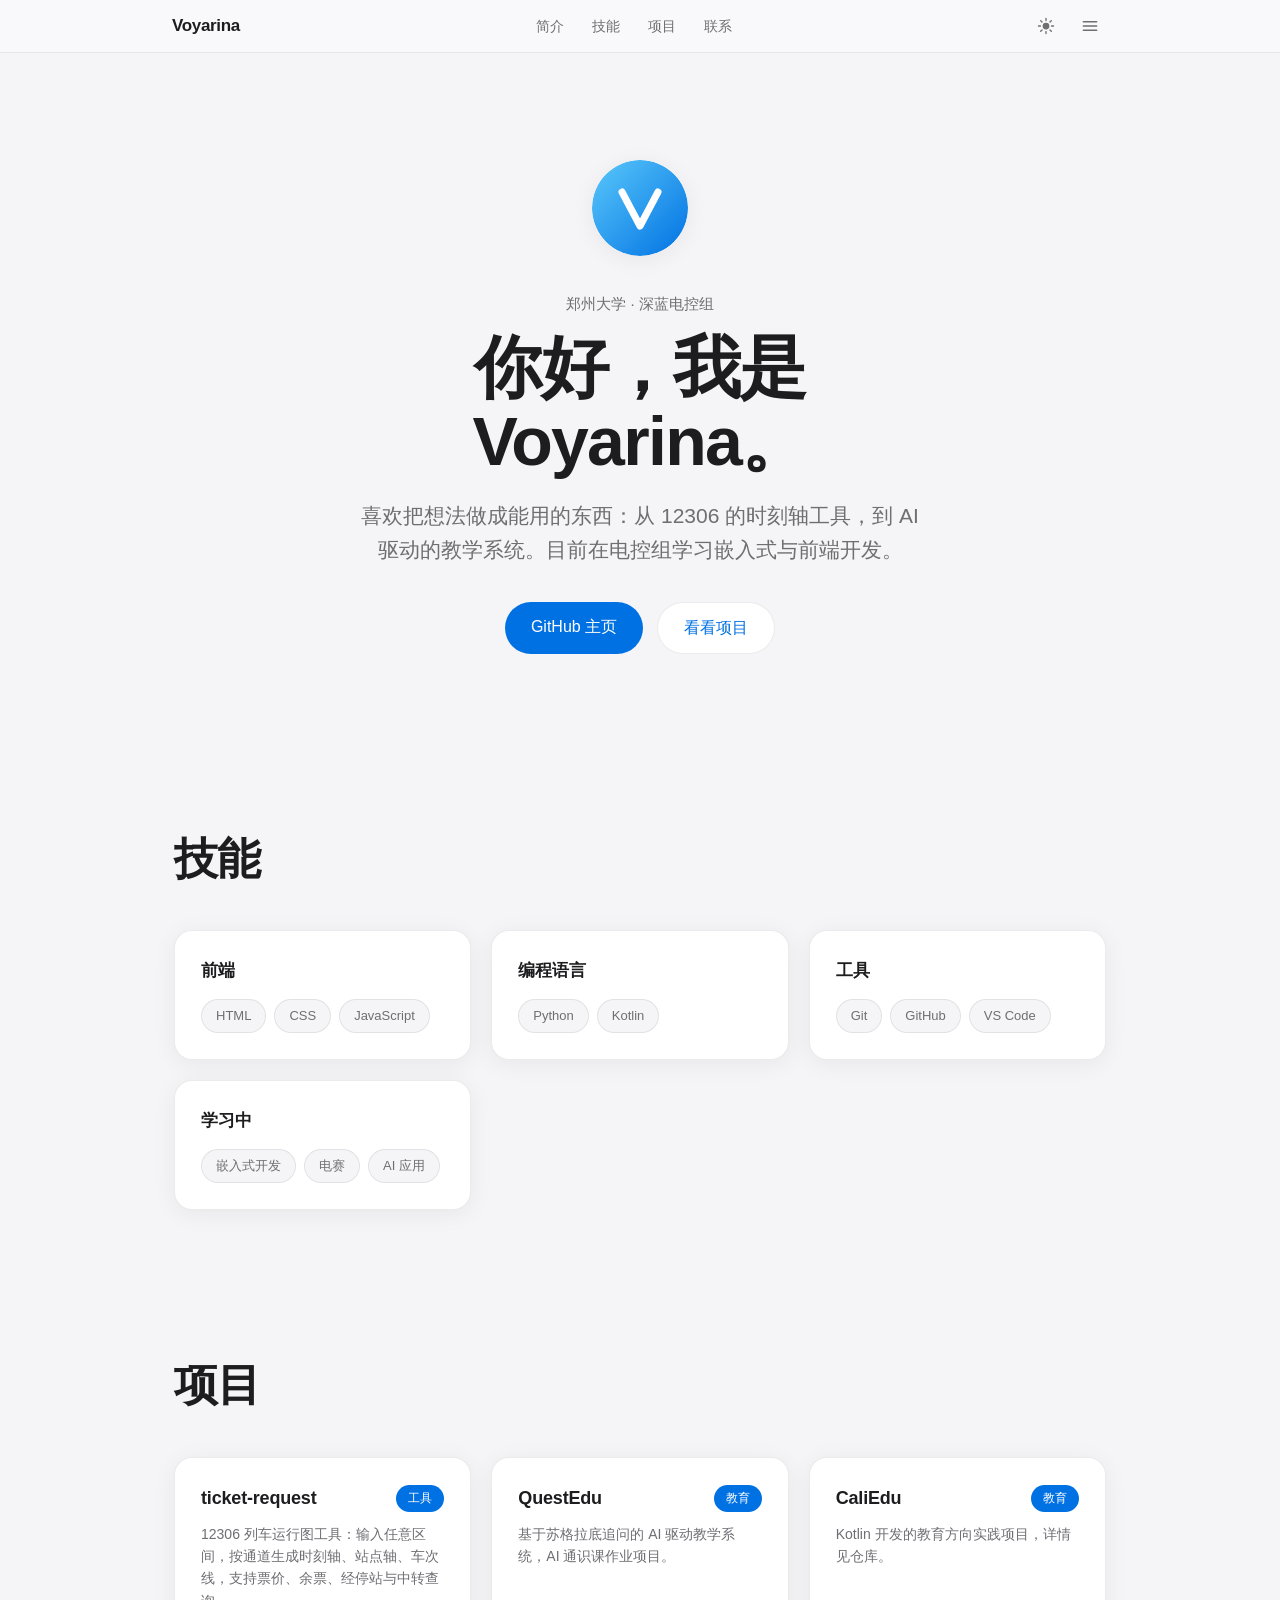
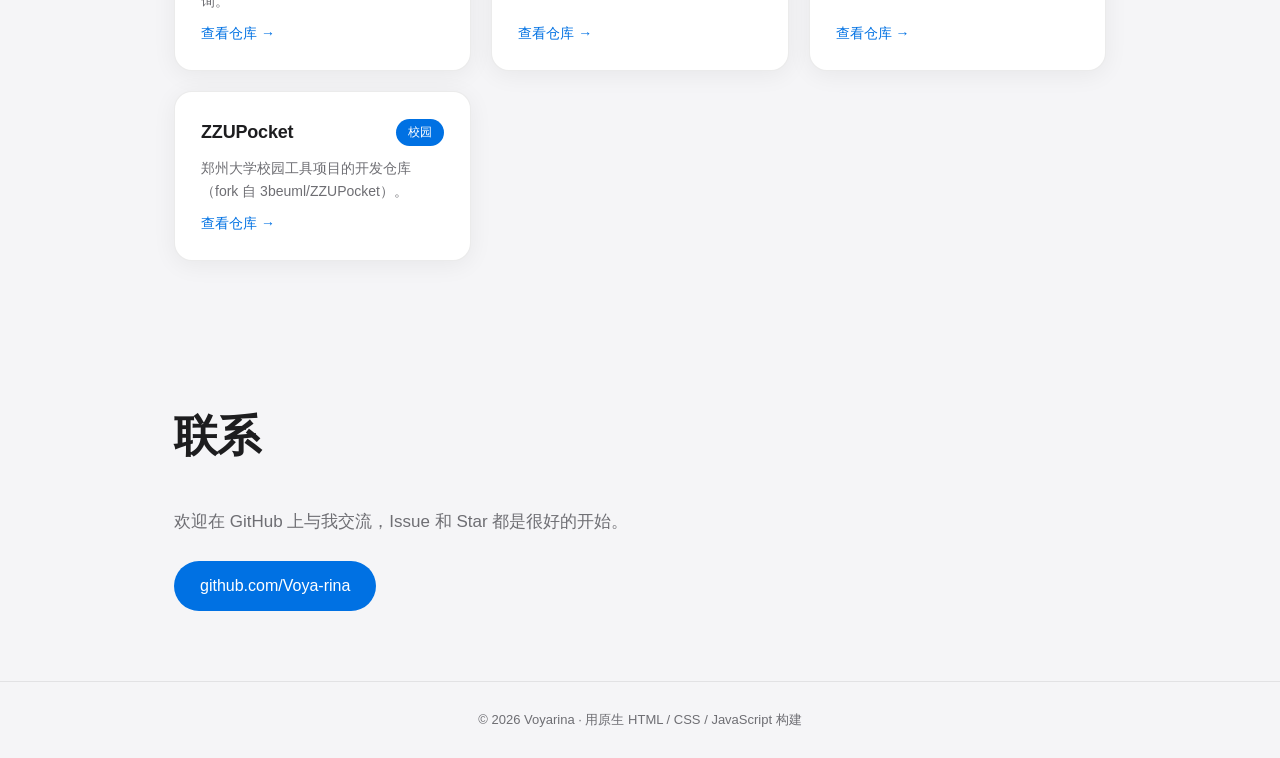
==== src/index.html @ 94c0f7ab "Init: Apple-style personal website with docs for G1-F3" ====
<!doctype html>
<html lang="zh-CN" data-theme="light">
<head>
  <meta charset="UTF-8">
  <meta name="viewport" content="width=device-width, initial-scale=1.0">
  <meta name="description" content="Voyarina 的个人网站：简介、技能与项目展示。">
  <title>Voyarina · 个人网站</title>
  <script>
    (function () {
      try {
        var t = localStorage.getItem("voyarina-theme");
        if (t !== "light" && t !== "dark") {
          t = window.matchMedia("(prefers-color-scheme: dark)").matches ? "dark" : "light";
        }
        document.documentElement.setAttribute("data-theme", t);
      } catch (e) {
        document.documentElement.setAttribute("data-theme", "light");
      }
    })();
  </script>
  <link rel="stylesheet" href="styles.css">
</head>
<body>
  <a class="skip-link" href="#main">跳到主要内容</a>

  <header class="nav">
    <nav class="nav-inner" aria-label="主导航">
      <a class="brand" href="#top">Voyarina</a>
      <div class="nav-links" id="nav-links">
        <a href="#about">简介</a>
        <a href="#skills">技能</a>
        <a href="#projects">项目</a>
        <a href="#contact">联系</a>
      </div>
      <div class="nav-actions">
        <button id="theme-toggle" type="button" aria-label="切换浅色或深色主题">
          <svg class="icon-sun" viewBox="0 0 24 24" width="18" height="18" aria-hidden="true"><circle cx="12" cy="12" r="4.5" fill="currentColor"/><g stroke="currentColor" stroke-width="1.8" stroke-linecap="round"><line x1="12" y1="2" x2="12" y2="4.6"/><line x1="12" y1="19.4" x2="12" y2="22"/><line x1="2" y1="12" x2="4.6" y2="12"/><line x1="19.4" y1="12" x2="22" y2="12"/><line x1="4.9" y1="4.9" x2="6.7" y2="6.7"/><line x1="17.3" y1="17.3" x2="19.1" y2="19.1"/><line x1="4.9" y1="19.1" x2="6.7" y2="17.3"/><line x1="17.3" y1="6.7" x2="19.1" y2="4.9"/></g></svg>
          <svg class="icon-moon" viewBox="0 0 24 24" width="18" height="18" aria-hidden="true"><path d="M20.6 14.2A8.6 8.6 0 0 1 9.8 3.4a8.6 8.6 0 1 0 10.8 10.8Z" fill="currentColor"/></svg>
        </button>
        <button id="menu-toggle" type="button" class="menu-toggle" aria-expanded="false" aria-controls="nav-links" aria-label="打开菜单">
          <svg viewBox="0 0 24 24" width="20" height="20" aria-hidden="true"><g stroke="currentColor" stroke-width="1.8" stroke-linecap="round"><line x1="4" y1="7" x2="20" y2="7"/><line x1="4" y1="12" x2="20" y2="12"/><line x1="4" y1="17" x2="20" y2="17"/></g></svg>
        </button>
      </div>
    </nav>
  </header>

  <main id="main">
    <section id="about" class="hero">
      <img src="../assets/avatar.svg" alt="Voyarina 的头像" class="avatar" width="96" height="96">
      <p class="eyebrow">郑州大学 · 深蓝电控组</p>
      <h1>你好，我是 Voyarina。</h1>
      <p class="lede">喜欢把想法做成能用的东西：从 12306 的时刻轴工具，到 AI 驱动的教学系统。目前在电控组学习嵌入式与前端开发。</p>
      <div class="hero-actions">
        <a class="btn btn-primary" href="https://github.com/Voya-rina" target="_blank" rel="noopener">GitHub 主页</a>
        <a class="btn btn-ghost" href="#projects">看看项目</a>
      </div>
    </section>

    <section id="skills" class="section">
      <h2>技能</h2>
      <div class="skill-groups" id="skill-groups"></div>
    </section>

    <section id="projects" class="section">
      <h2>项目</h2>
      <div class="project-grid" id="project-grid"></div>
    </section>

    <section id="contact" class="section">
      <h2>联系</h2>
      <p class="contact-text">欢迎在 GitHub 上与我交流，Issue 和 Star 都是很好的开始。</p>
      <a class="btn btn-primary" href="https://github.com/Voya-rina" target="_blank" rel="noopener">github.com/Voya-rina</a>
    </section>
  </main>

  <footer class="footer">
    <p>© <span id="year"></span> Voyarina · 用原生 HTML / CSS / JavaScript 构建</p>
  </footer>

  <script src="data/projects.js"></script>
  <script src="app.js"></script>
</body>
</html>
---- src/styles.css ----
/* Voyarina · 个人网站 —— 苹果式简约风 */

:root {
  --bg: #f5f5f7;
  --surface: #ffffff;
  --text: #1d1d1f;
  --text-secondary: #6e6e73;
  --accent: #0071e3;
  --accent-contrast: #ffffff;
  --border: rgba(0, 0, 0, 0.08);
  --nav-bg: rgba(251, 251, 253, 0.8);
  --shadow: 0 4px 24px rgba(0, 0, 0, 0.06);
  --shadow-hover: 0 12px 32px rgba(0, 0, 0, 0.10);
}

[data-theme="dark"] {
  --bg: #0a0a0a;
  --surface: #1d1d1f;
  --text: #f5f5f7;
  --text-secondary: #a1a1a6;
  --accent: #2997ff;
  --accent-contrast: #ffffff;
  --border: rgba(255, 255, 255, 0.12);
  --nav-bg: rgba(22, 22, 23, 0.8);
  --shadow: 0 4px 24px rgba(0, 0, 0, 0.4);
  --shadow-hover: 0 12px 32px rgba(0, 0, 0, 0.55);
}

* { margin: 0; padding: 0; box-sizing: border-box; }

html { scroll-behavior: smooth; }

body {
  font-family: -apple-system, BlinkMacSystemFont, "SF Pro Display", "SF Pro Text",
    "PingFang SC", "Helvetica Neue", "Microsoft YaHei", sans-serif;
  background: var(--bg);
  color: var(--text);
  line-height: 1.6;
  -webkit-font-smoothing: antialiased;
  transition: background 0.35s ease, color 0.35s ease;
}

/* 跳转链接：键盘用户可用 */
.skip-link {
  position: absolute;
  left: -9999px;
  top: 0;
  background: var(--accent);
  color: var(--accent-contrast);
  padding: 10px 18px;
  border-radius: 0 0 12px 0;
  z-index: 100;
}
.skip-link:focus { left: 0; }

:focus-visible {
  outline: 2px solid var(--accent);
  outline-offset: 3px;
  border-radius: 6px;
}

/* ---------- 导航 ---------- */
.nav {
  position: fixed;
  top: 0;
  left: 0;
  right: 0;
  z-index: 50;
  background: var(--nav-bg);
  -webkit-backdrop-filter: saturate(180%) blur(20px);
  backdrop-filter: saturate(180%) blur(20px);
  border-bottom: 1px solid var(--border);
}

.nav-inner {
  max-width: 980px;
  margin: 0 auto;
  padding: 0 22px;
  height: 52px;
  display: flex;
  align-items: center;
  justify-content: space-between;
  gap: 16px;
}

.brand {
  font-size: 17px;
  font-weight: 600;
  letter-spacing: -0.02em;
  color: var(--text);
  text-decoration: none;
}

.nav-links { display: flex; gap: 28px; }

.nav-links a {
  color: var(--text-secondary);
  text-decoration: none;
  font-size: 14px;
  transition: color 0.2s ease;
}
.nav-links a:hover { color: var(--text); }

.nav-actions { display: flex; align-items: center; gap: 8px; }

.nav-actions button {
  display: inline-flex;
  align-items: center;
  justify-content: center;
  width: 36px;
  height: 36px;
  border: none;
  border-radius: 50%;
  background: transparent;
  color: var(--text-secondary);
  cursor: pointer;
  transition: color 0.2s ease, background 0.2s ease;
}
.nav-actions button:hover { color: var(--text); background: var(--border); }

.menu-toggle { display: none; }

/* 主题图标：浅色显示月亮，深色显示太阳 */
[data-theme="light"] .icon-moon { display: none; }
[data-theme="dark"] .icon-sun { display: none; }

/* ---------- Hero ---------- */
.hero {
  max-width: 720px;
  margin: 0 auto;
  padding: 160px 24px 100px;
  text-align: center;
}

.avatar {
  width: 96px;
  height: 96px;
  border-radius: 50%;
  margin-bottom: 28px;
  box-shadow: var(--shadow);
}

.eyebrow {
  font-size: 15px;
  color: var(--text-secondary);
  margin-bottom: 14px;
}

.hero h1 {
  font-size: clamp(40px, 8vw, 68px);
  font-weight: 700;
  letter-spacing: -0.025em;
  line-height: 1.1;
  margin-bottom: 20px;
}

.lede {
  font-size: clamp(17px, 2.5vw, 21px);
  color: var(--text-secondary);
  max-width: 560px;
  margin: 0 auto 36px;
}

.hero-actions {
  display: flex;
  gap: 14px;
  justify-content: center;
  flex-wrap: wrap;
}

.btn {
  display: inline-block;
  padding: 12px 26px;
  border-radius: 980px;
  font-size: 16px;
  text-decoration: none;
  transition: transform 0.2s ease, opacity 0.2s ease, background 0.2s ease;
}
.btn:hover { transform: scale(1.03); }
.btn:active { transform: scale(0.98); }

.btn-primary { background: var(--accent); color: var(--accent-contrast); }
.btn-primary:hover { opacity: 0.88; }

.btn-ghost { color: var(--accent); border: 1px solid var(--border); background: var(--surface); }

/* ---------- 区块 ---------- */
.section {
  max-width: 980px;
  margin: 0 auto;
  padding: 70px 24px;
}

.section h2 {
  font-size: clamp(30px, 5vw, 44px);
  font-weight: 700;
  letter-spacing: -0.02em;
  margin-bottom: 36px;
}

/* ---------- 技能 ---------- */
.skill-groups {
  display: grid;
  grid-template-columns: repeat(auto-fit, minmax(260px, 1fr));
  gap: 20px;
}

.skill-card {
  background: var(--surface);
  border: 1px solid var(--border);
  border-radius: 18px;
  padding: 26px;
  box-shadow: var(--shadow);
}

.skill-card h3 { font-size: 17px; margin-bottom: 14px; }

.skill-tags { display: flex; flex-wrap: wrap; gap: 8px; }

.skill-tags span {
  font-size: 13px;
  padding: 6px 14px;
  border-radius: 980px;
  background: var(--bg);
  border: 1px solid var(--border);
  color: var(--text-secondary);
}

/* ---------- 项目 ---------- */
.project-grid {
  display: grid;
  grid-template-columns: repeat(auto-fill, minmax(280px, 1fr));
  gap: 20px;
}

.project-card {
  display: flex;
  flex-direction: column;
  gap: 10px;
  background: var(--surface);
  border: 1px solid var(--border);
  border-radius: 18px;
  padding: 26px;
  box-shadow: var(--shadow);
  transition: transform 0.25s ease, box-shadow 0.25s ease;
}
.project-card:hover {
  transform: translateY(-3px);
  box-shadow: var(--shadow-hover);
}

.project-head {
  display: flex;
  align-items: center;
  justify-content: space-between;
  gap: 10px;
}

.project-card h3 { font-size: 18px; letter-spacing: -0.01em; }

.project-tag {
  font-size: 12px;
  padding: 4px 12px;
  border-radius: 980px;
  background: var(--accent);
  color: var(--accent-contrast);
  white-space: nowrap;
}

.project-card p {
  font-size: 14px;
  color: var(--text-secondary);
  flex: 1;
}

.project-link {
  font-size: 14px;
  color: var(--accent);
  text-decoration: none;
}
.project-link:hover { text-decoration: underline; }

/* ---------- 联系 ---------- */
.contact-text {
  font-size: 17px;
  color: var(--text-secondary);
  margin-bottom: 26px;
  max-width: 560px;
}

/* ---------- 页脚 ---------- */
.footer {
  border-top: 1px solid var(--border);
  padding: 28px 24px;
  text-align: center;
  font-size: 13px;
  color: var(--text-secondary);
}

/* ---------- 响应式 ---------- */
@media (max-width: 640px) {
  .menu-toggle { display: inline-flex; }

  .nav-links {
    position: absolute;
    top: 52px;
    left: 0;
    right: 0;
    flex-direction: column;
    gap: 0;
    background: var(--nav-bg);
    -webkit-backdrop-filter: saturate(180%) blur(20px);
    backdrop-filter: saturate(180%) blur(20px);
    border-bottom: 1px solid var(--border);
    display: none;
  }
  .nav-links.open { display: flex; }
  .nav-links a {
    padding: 14px 24px;
    font-size: 16px;
    border-top: 1px solid var(--border);
  }

  .hero { padding: 120px 20px 70px; }
  .section { padding: 50px 20px; }
}
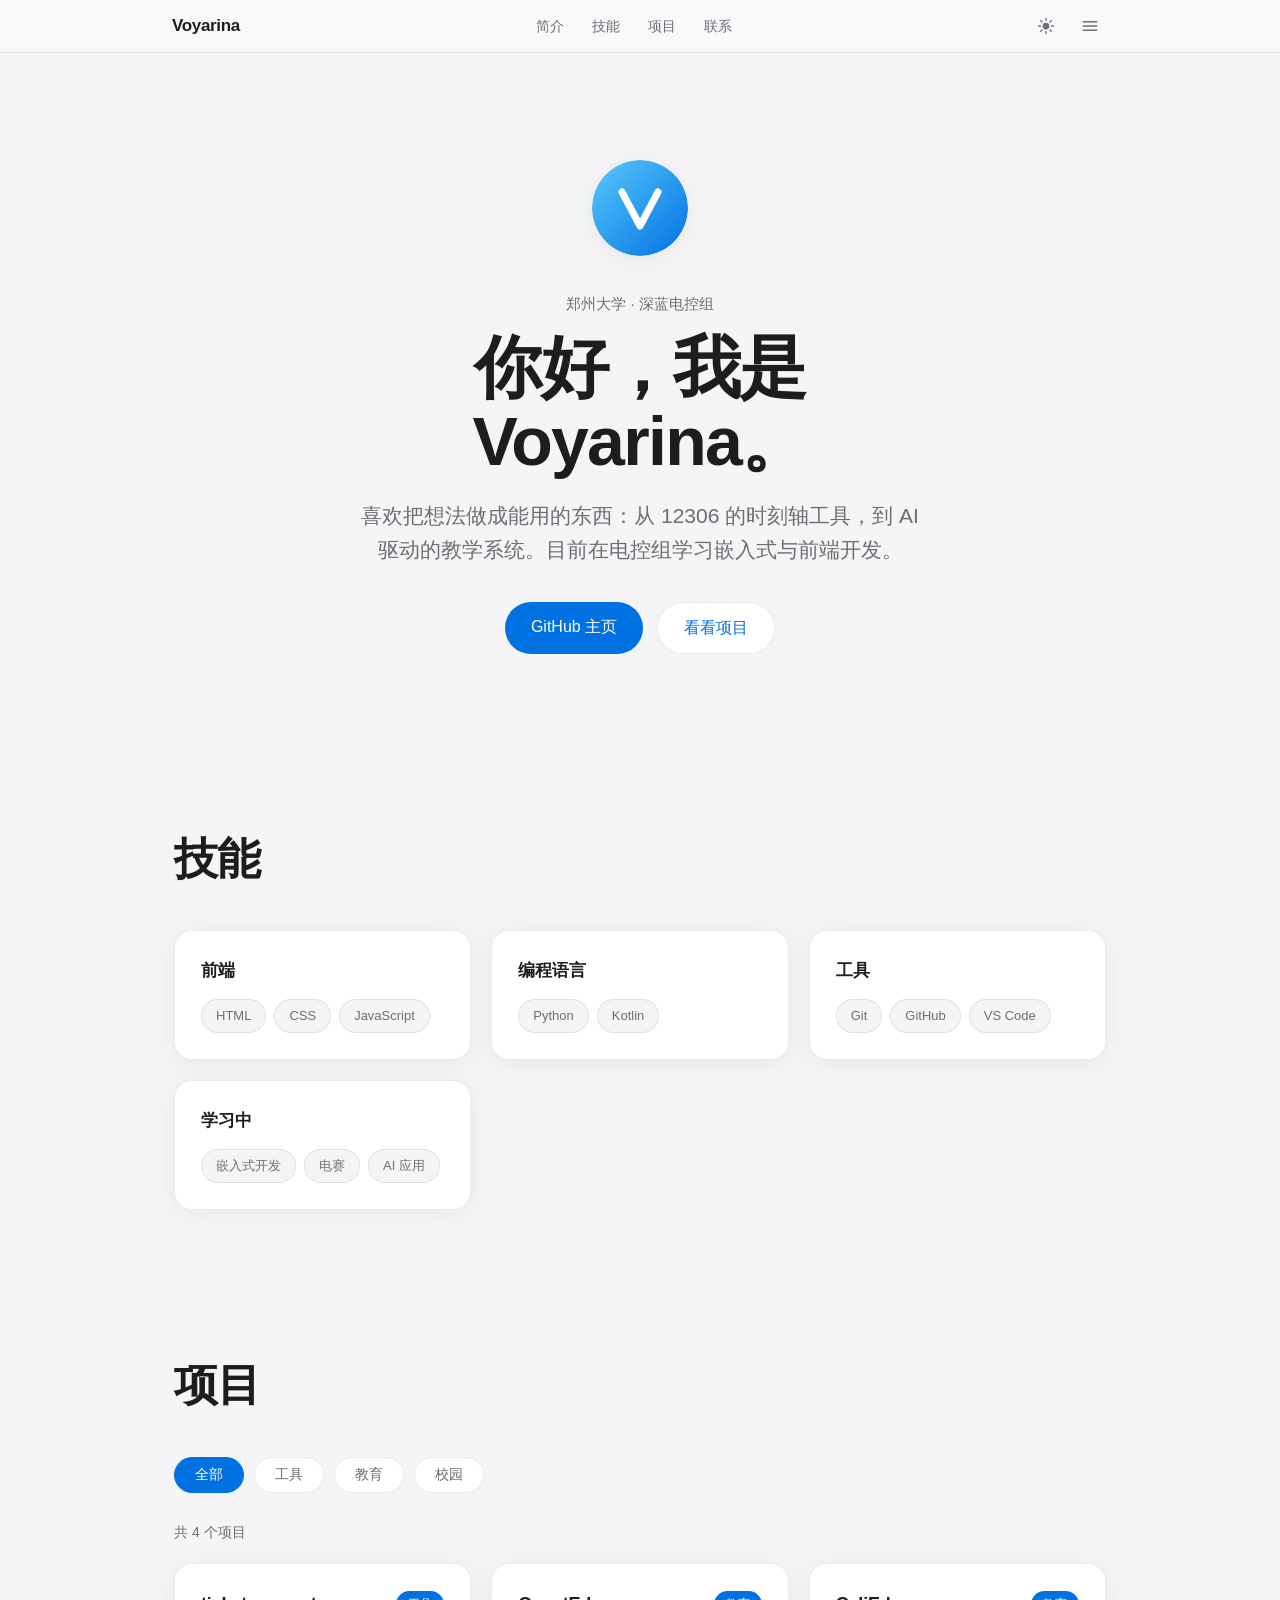
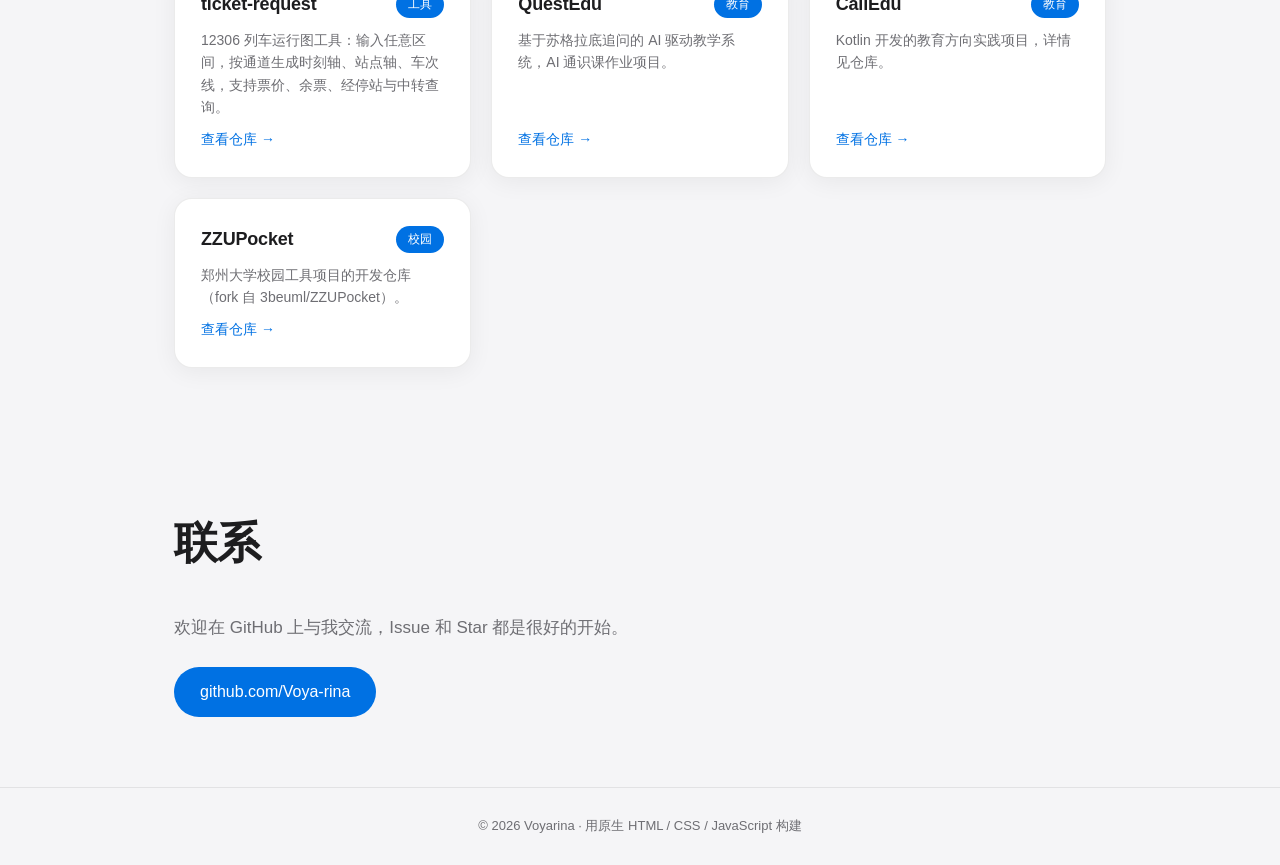
==== commit 6b56ae7c: "feat: add category filter for projects" ====
--- a/src/index.html
+++ b/src/index.html
@@ -63,6 +63,8 @@
 
     <section id="projects" class="section">
       <h2>项目</h2>
+      <div class="filter-bar" id="filter-bar" role="group" aria-label="按分类筛选项目"></div>
+      <p class="project-count" id="project-count" aria-live="polite"></p>
       <div class="project-grid" id="project-grid"></div>
     </section>
 
--- a/src/styles.css
+++ b/src/styles.css
@@ -224,6 +224,37 @@
   background: var(--bg);
   border: 1px solid var(--border);
   color: var(--text-secondary);
+}
+
+/* ---------- 项目筛选 ---------- */
+.filter-bar {
+  display: flex;
+  flex-wrap: wrap;
+  gap: 10px;
+  margin-bottom: 28px;
+}
+
+.filter-btn {
+  padding: 8px 20px;
+  border-radius: 980px;
+  border: 1px solid var(--border);
+  background: var(--surface);
+  color: var(--text-secondary);
+  font-size: 14px;
+  cursor: pointer;
+  transition: all 0.2s ease;
+}
+.filter-btn:hover { color: var(--text); }
+.filter-btn.is-active {
+  background: var(--accent);
+  border-color: var(--accent);
+  color: var(--accent-contrast);
+}
+
+.project-count {
+  font-size: 14px;
+  color: var(--text-secondary);
+  margin-bottom: 20px;
 }
 
 /* ---------- 项目 ---------- */
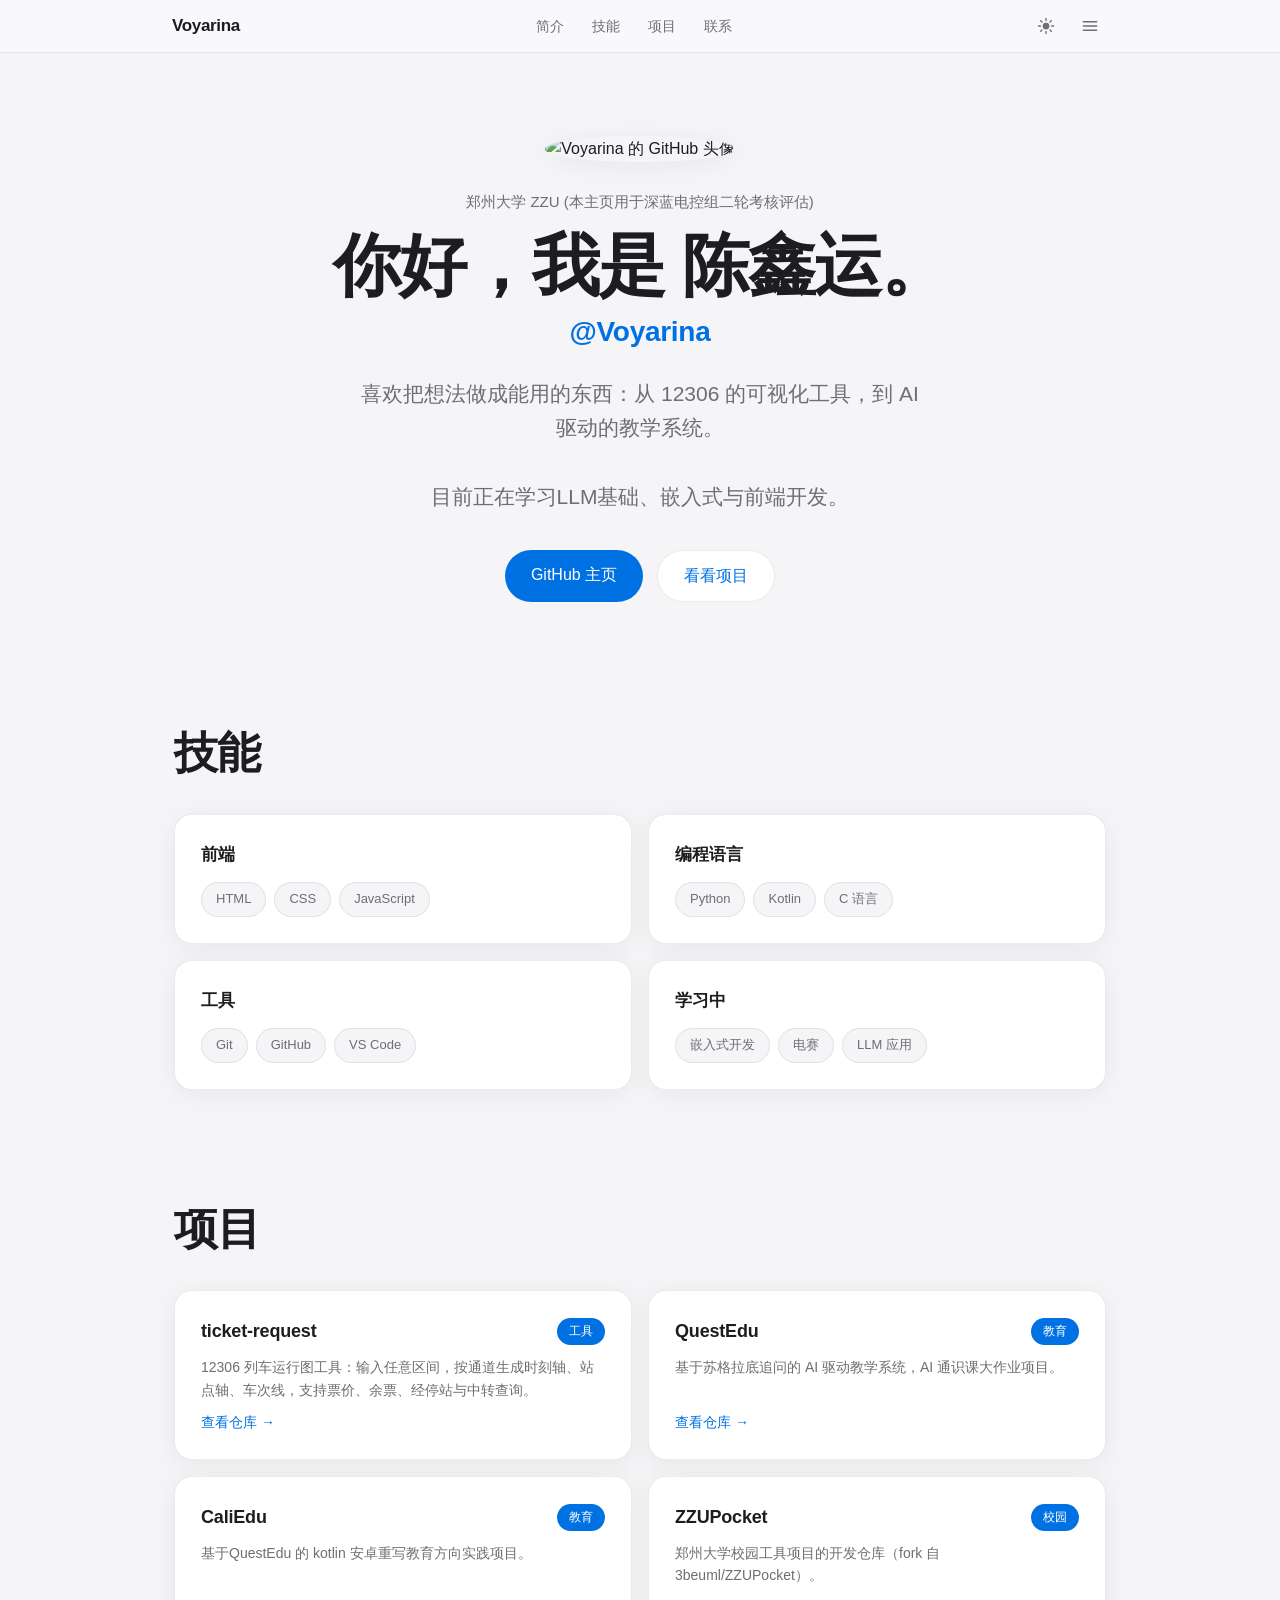
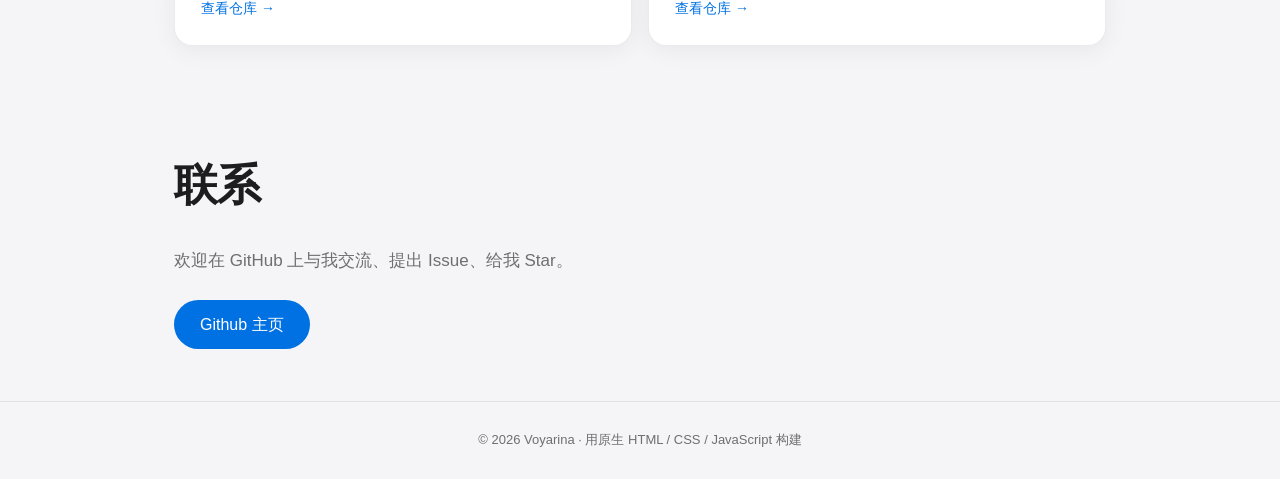
==== commit b16bcf82: "style: tighten grid layout and personalize homepage - 技能与项目卡片改为桌面端固定 2 列，消除 3+1 排布 - 收紧 Hero 与各区块垂直留" ====
--- a/src/index.html
+++ b/src/index.html
@@ -3,7 +3,7 @@
 <head>
   <meta charset="UTF-8">
   <meta name="viewport" content="width=device-width, initial-scale=1.0">
-  <meta name="description" content="Voyarina 的个人网站：简介、技能与项目展示。">
+  <meta name="description" content="Voyarina 的个人网站">
   <title>Voyarina · 个人网站</title>
   <script>
     (function () {
@@ -46,10 +46,12 @@
 
   <main id="main">
     <section id="about" class="hero">
-      <img src="../assets/avatar.svg" alt="Voyarina 的头像" class="avatar" width="96" height="96">
-      <p class="eyebrow">郑州大学 · 深蓝电控组</p>
-      <h1>你好，我是 Voyarina。</h1>
-      <p class="lede">喜欢把想法做成能用的东西：从 12306 的时刻轴工具，到 AI 驱动的教学系统。目前在电控组学习嵌入式与前端开发。</p>
+      <img src="https://avatars.githubusercontent.com/u/87115797?v=4" alt="Voyarina 的 GitHub 头像" class="avatar" width="96" height="96">
+      <p class="eyebrow">郑州大学 ZZU (本主页用于深蓝电控组二轮考核评估)</p>
+      <h1>你好，我是 陈鑫运。</h1>
+      <p class="handle">@Voyarina</p>
+      <p class="lede">喜欢把想法做成能用的东西：从 12306 的可视化工具，到 AI 驱动的教学系统。</p>
+       <p class="lede">目前正在学习LLM基础、嵌入式与前端开发。</p>
       <div class="hero-actions">
         <a class="btn btn-primary" href="https://github.com/Voya-rina" target="_blank" rel="noopener">GitHub 主页</a>
         <a class="btn btn-ghost" href="#projects">看看项目</a>
@@ -63,15 +65,13 @@
 
     <section id="projects" class="section">
       <h2>项目</h2>
-      <div class="filter-bar" id="filter-bar" role="group" aria-label="按分类筛选项目"></div>
-      <p class="project-count" id="project-count" aria-live="polite"></p>
       <div class="project-grid" id="project-grid"></div>
     </section>
 
     <section id="contact" class="section">
       <h2>联系</h2>
-      <p class="contact-text">欢迎在 GitHub 上与我交流，Issue 和 Star 都是很好的开始。</p>
-      <a class="btn btn-primary" href="https://github.com/Voya-rina" target="_blank" rel="noopener">github.com/Voya-rina</a>
+      <p class="contact-text">欢迎在 GitHub 上与我交流、提出 Issue、给我 Star。</p>
+      <a class="btn btn-primary" href="https://github.com/Voya-rina" target="_blank" rel="noopener">Github 主页</a>
     </section>
   </main>
 
--- a/src/styles.css
+++ b/src/styles.css
@@ -128,7 +128,7 @@
 .hero {
   max-width: 720px;
   margin: 0 auto;
-  padding: 160px 24px 100px;
+  padding: 136px 24px 64px;
   text-align: center;
 }
 
@@ -151,7 +151,15 @@
   font-weight: 700;
   letter-spacing: -0.025em;
   line-height: 1.1;
-  margin-bottom: 20px;
+  margin-bottom: 8px;
+}
+
+.handle {
+  font-size: clamp(20px, 3.5vw, 28px);
+  font-weight: 600;
+  letter-spacing: -0.01em;
+  color: var(--accent);
+  margin-bottom: 22px;
 }
 
 .lede {
@@ -188,21 +196,21 @@
 .section {
   max-width: 980px;
   margin: 0 auto;
-  padding: 70px 24px;
+  padding: 52px 24px;
 }
 
 .section h2 {
   font-size: clamp(30px, 5vw, 44px);
   font-weight: 700;
   letter-spacing: -0.02em;
-  margin-bottom: 36px;
+  margin-bottom: 26px;
 }
 
 /* ---------- 技能 ---------- */
 .skill-groups {
   display: grid;
-  grid-template-columns: repeat(auto-fit, minmax(260px, 1fr));
-  gap: 20px;
+  grid-template-columns: repeat(2, 1fr);
+  gap: 16px;
 }
 
 .skill-card {
@@ -226,42 +234,11 @@
   color: var(--text-secondary);
 }
 
-/* ---------- 项目筛选 ---------- */
-.filter-bar {
-  display: flex;
-  flex-wrap: wrap;
-  gap: 10px;
-  margin-bottom: 28px;
-}
-
-.filter-btn {
-  padding: 8px 20px;
-  border-radius: 980px;
-  border: 1px solid var(--border);
-  background: var(--surface);
-  color: var(--text-secondary);
-  font-size: 14px;
-  cursor: pointer;
-  transition: all 0.2s ease;
-}
-.filter-btn:hover { color: var(--text); }
-.filter-btn.is-active {
-  background: var(--accent);
-  border-color: var(--accent);
-  color: var(--accent-contrast);
-}
-
-.project-count {
-  font-size: 14px;
-  color: var(--text-secondary);
-  margin-bottom: 20px;
-}
-
 /* ---------- 项目 ---------- */
 .project-grid {
   display: grid;
-  grid-template-columns: repeat(auto-fill, minmax(280px, 1fr));
-  gap: 20px;
+  grid-template-columns: repeat(2, 1fr);
+  gap: 16px;
 }
 
 .project-card {
@@ -352,6 +329,9 @@
     border-top: 1px solid var(--border);
   }
 
-  .hero { padding: 120px 20px 70px; }
-  .section { padding: 50px 20px; }
-}
+  .skill-groups,
+  .project-grid { grid-template-columns: 1fr; }
+
+  .hero { padding: 110px 20px 48px; }
+  .section { padding: 36px 20px; }
+}
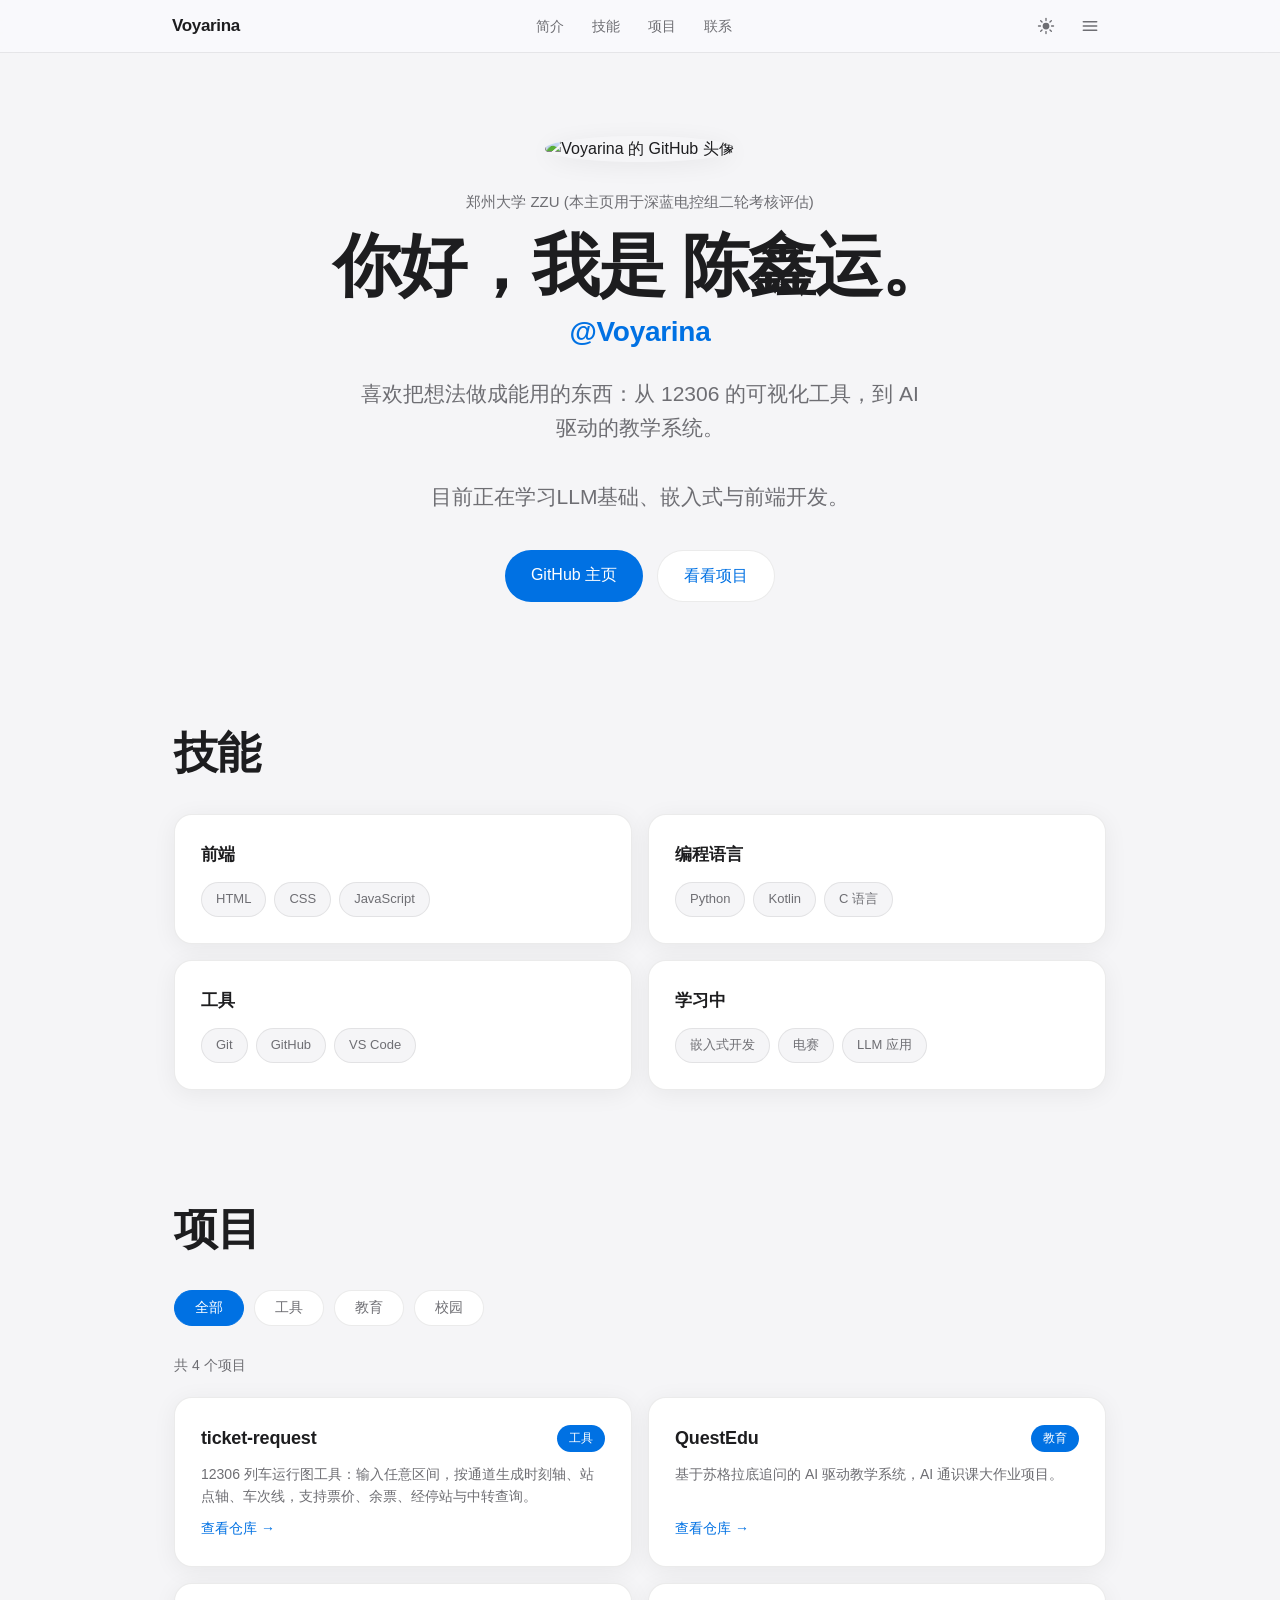
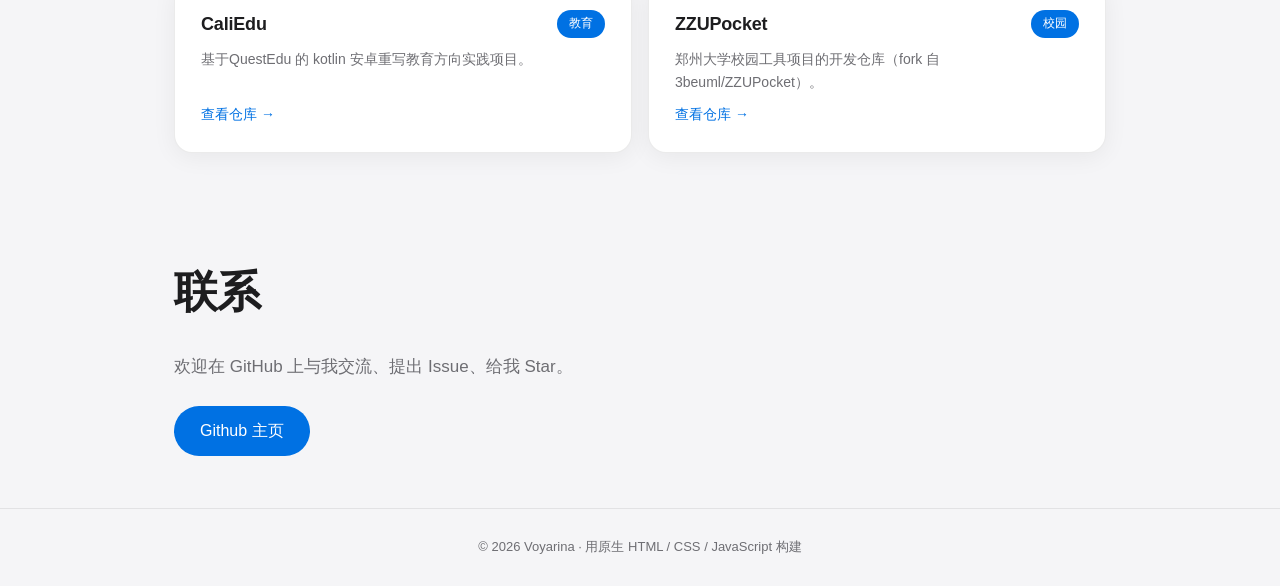
==== commit 4dfb967c: "Merge pull request #2 from Voya-rina/feature/project-filter" ====
--- a/src/index.html
+++ b/src/index.html
@@ -65,6 +65,8 @@
 
     <section id="projects" class="section">
       <h2>项目</h2>
+      <div class="filter-bar" id="filter-bar" role="group" aria-label="按分类筛选项目"></div>
+      <p class="project-count" id="project-count" aria-live="polite"></p>
       <div class="project-grid" id="project-grid"></div>
     </section>
 
--- a/src/styles.css
+++ b/src/styles.css
@@ -232,6 +232,37 @@
   background: var(--bg);
   border: 1px solid var(--border);
   color: var(--text-secondary);
+}
+
+/* ---------- 项目筛选 ---------- */
+.filter-bar {
+  display: flex;
+  flex-wrap: wrap;
+  gap: 10px;
+  margin-bottom: 28px;
+}
+
+.filter-btn {
+  padding: 8px 20px;
+  border-radius: 980px;
+  border: 1px solid var(--border);
+  background: var(--surface);
+  color: var(--text-secondary);
+  font-size: 14px;
+  cursor: pointer;
+  transition: all 0.2s ease;
+}
+.filter-btn:hover { color: var(--text); }
+.filter-btn.is-active {
+  background: var(--accent);
+  border-color: var(--accent);
+  color: var(--accent-contrast);
+}
+
+.project-count {
+  font-size: 14px;
+  color: var(--text-secondary);
+  margin-bottom: 20px;
 }
 
 /* ---------- 项目 ---------- */
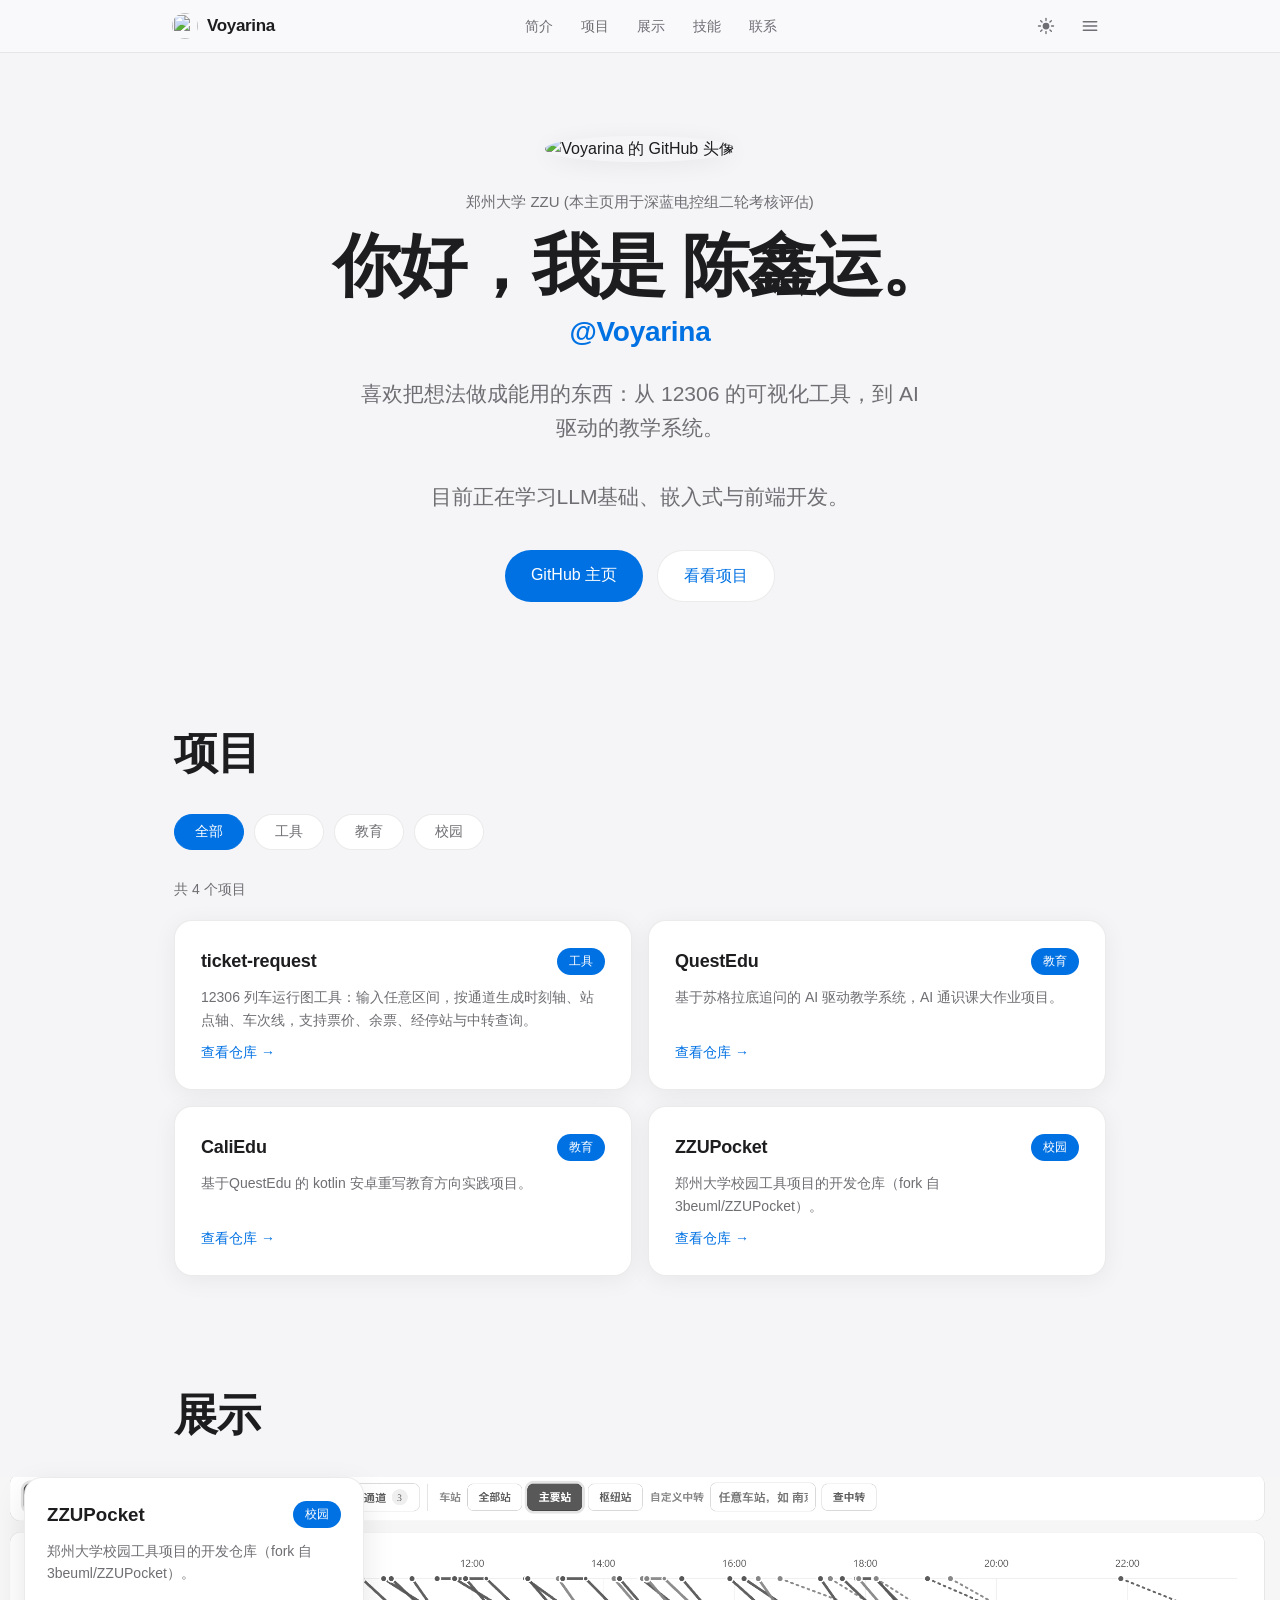
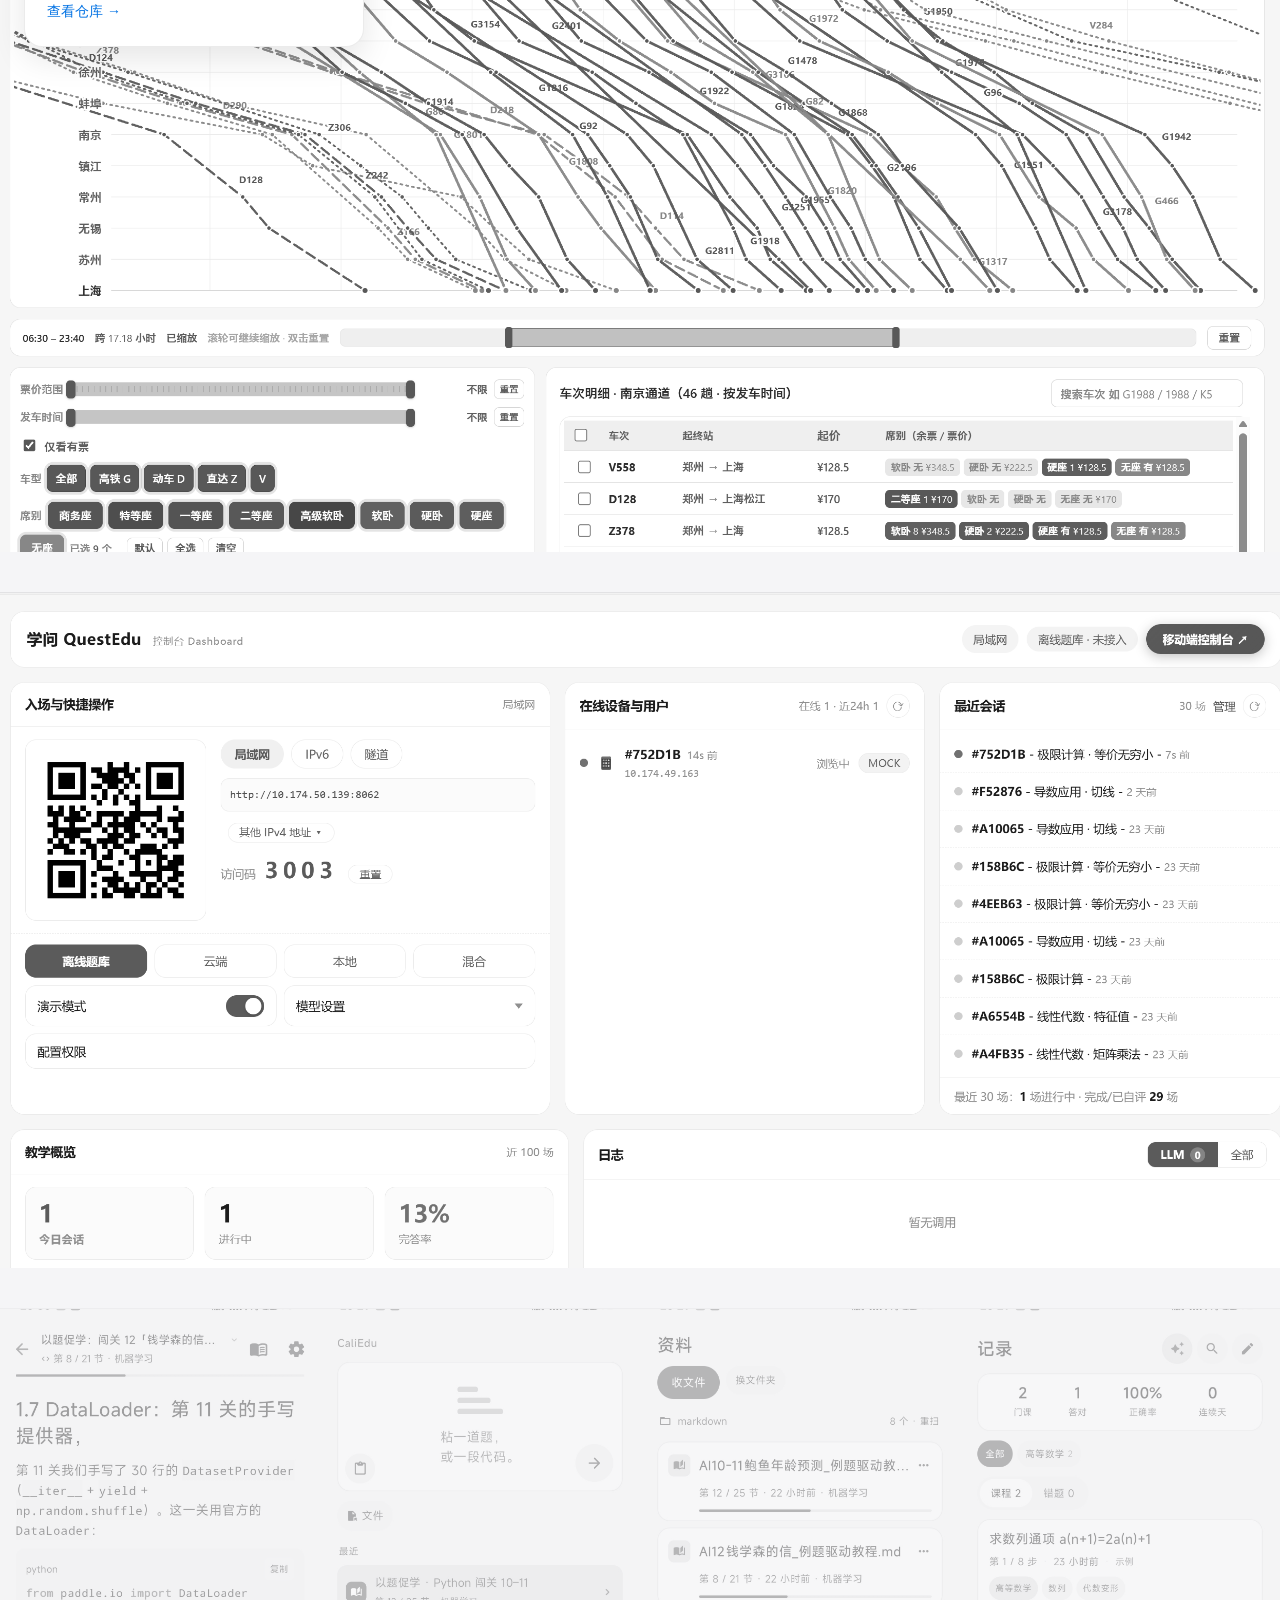
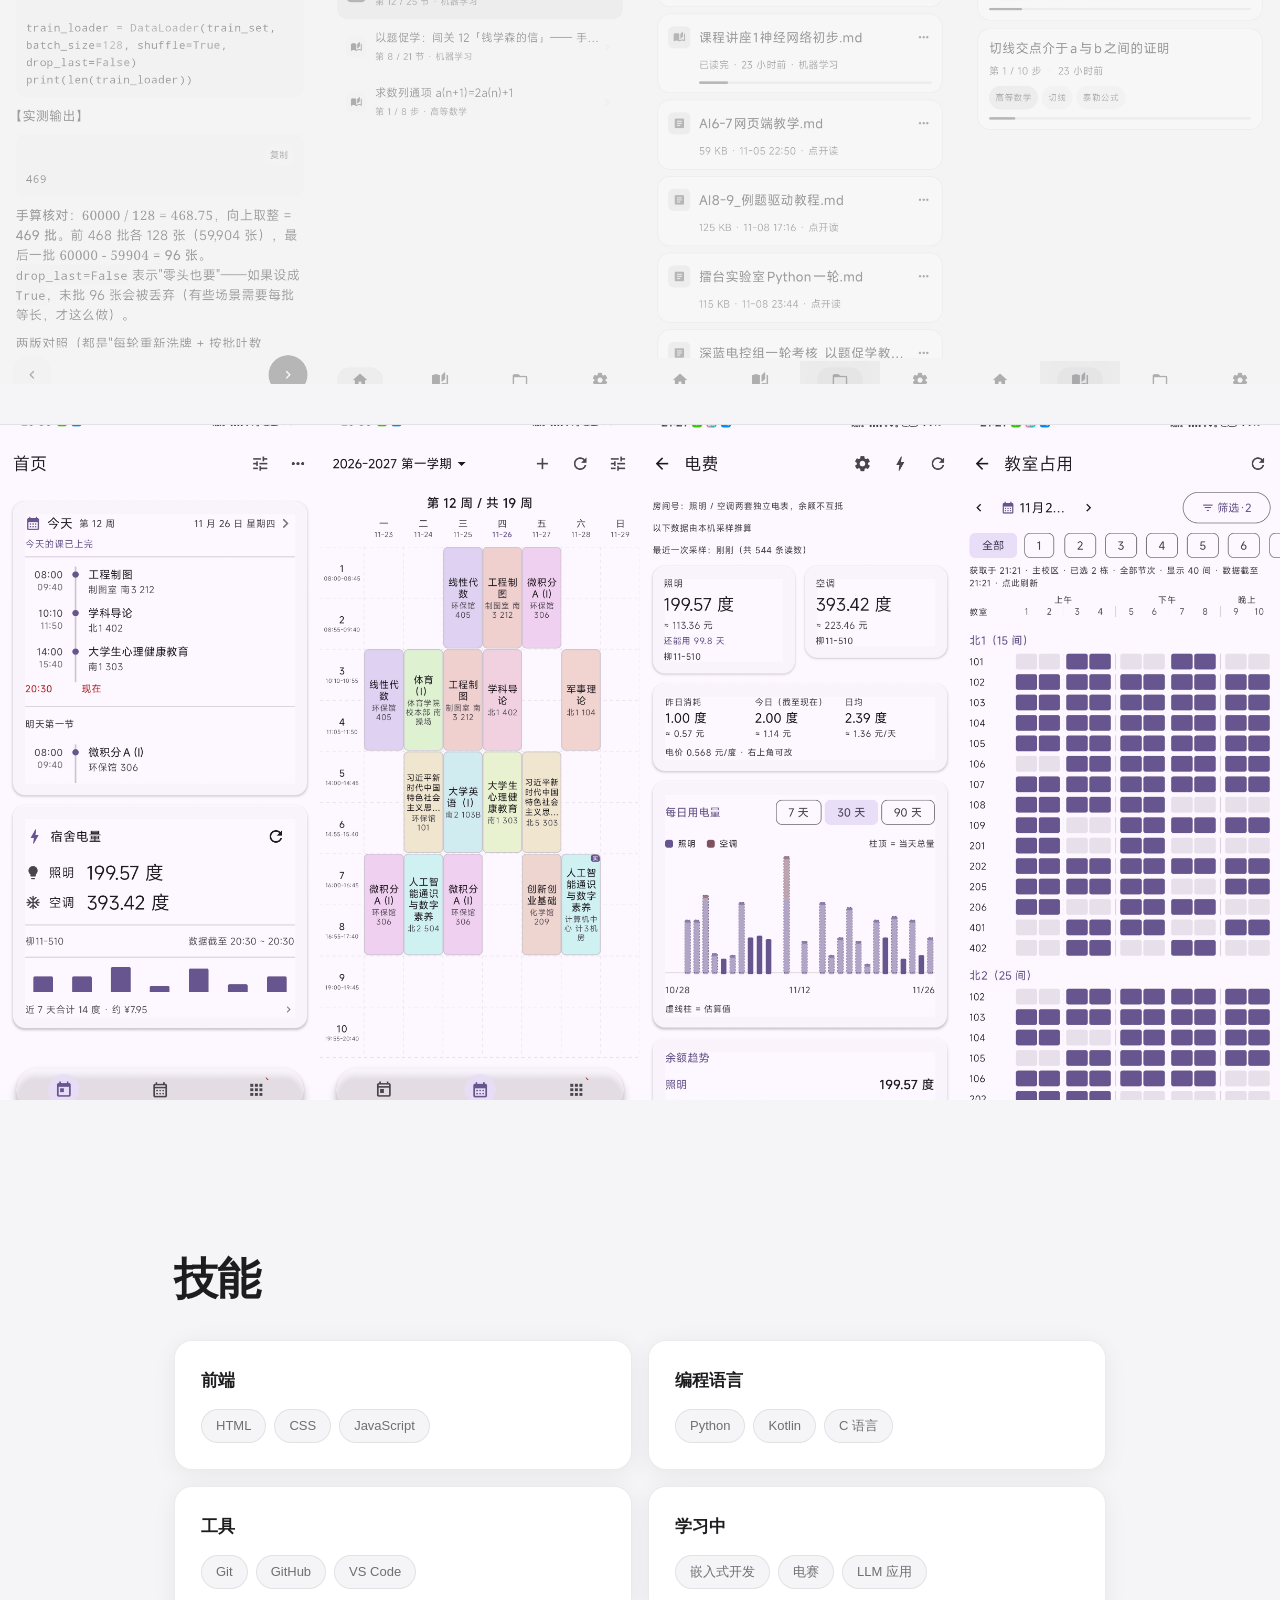
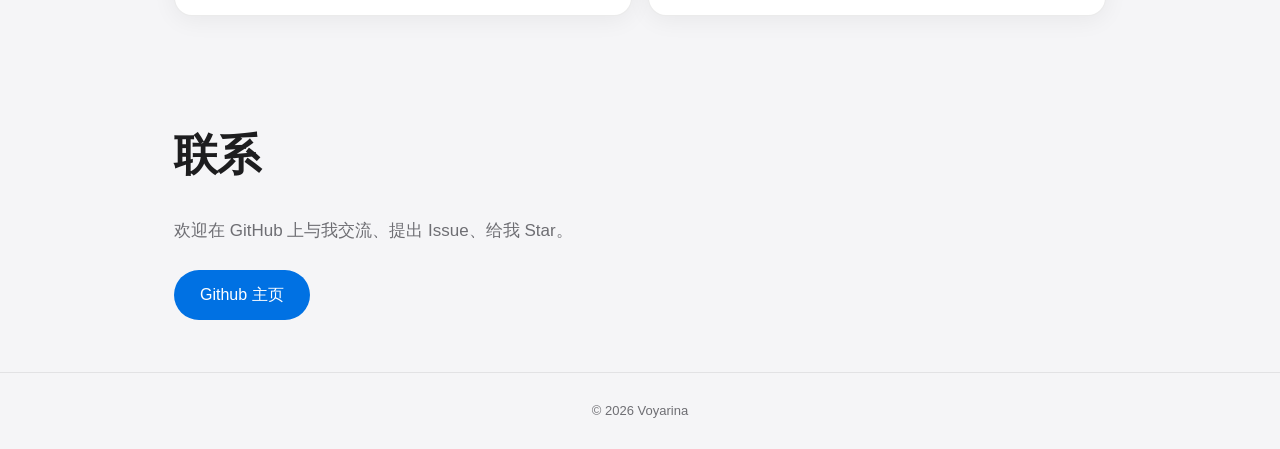
==== commit 8e42948d: "feat: 更新项目图片，增加展示界面" ====
--- a/src/index.html
+++ b/src/index.html
@@ -25,11 +25,12 @@
 
   <header class="nav">
     <nav class="nav-inner" aria-label="主导航">
-      <a class="brand" href="#top">Voyarina</a>
+      <a class="brand" href="#top"><img class="brand-avatar" src="https://avatars.githubusercontent.com/u/87115797?v=4" alt="">Voyarina</a>
       <div class="nav-links" id="nav-links">
         <a href="#about">简介</a>
+        <a href="#projects">项目</a>
+        <a href="#showcase">展示</a>
         <a href="#skills">技能</a>
-        <a href="#projects">项目</a>
         <a href="#contact">联系</a>
       </div>
       <div class="nav-actions">
@@ -47,8 +48,8 @@
   <main id="main">
     <section id="about" class="hero">
       <img src="https://avatars.githubusercontent.com/u/87115797?v=4" alt="Voyarina 的 GitHub 头像" class="avatar" width="96" height="96">
-      <p class="eyebrow">郑州大学 ZZU (本主页用于深蓝电控组二轮考核评估)</p>
-      <h1>你好，我是 陈鑫运。</h1>
+      <p class="eyebrow">郑州大学 ZZU <span class="name-nowrap">(本主页用于深蓝电控组二轮考核评估)</span></p>
+      <h1>你好，我是 <span class="name-nowrap">陈鑫运。</span></h1>
       <p class="handle">@Voyarina</p>
       <p class="lede">喜欢把想法做成能用的东西：从 12306 的可视化工具，到 AI 驱动的教学系统。</p>
        <p class="lede">目前正在学习LLM基础、嵌入式与前端开发。</p>
@@ -58,16 +59,60 @@
       </div>
     </section>
 
-    <section id="skills" class="section">
-      <h2>技能</h2>
-      <div class="skill-groups" id="skill-groups"></div>
-    </section>
-
     <section id="projects" class="section">
       <h2>项目</h2>
       <div class="filter-bar" id="filter-bar" role="group" aria-label="按分类筛选项目"></div>
       <p class="project-count" id="project-count" aria-live="polite"></p>
       <div class="project-grid" id="project-grid"></div>
+    </section>
+
+    <section id="showcase" class="section">
+      <h2>展示</h2>
+      <aside class="show-card" aria-live="polite">
+        <div class="show-card-inner" id="show-card-inner">
+          <div class="project-head">
+            <h3 id="show-name"></h3>
+            <span class="project-tag" id="show-tag"></span>
+          </div>
+          <p class="show-desc" id="show-desc"></p>
+          <a class="project-link" id="show-link" target="_blank" rel="noopener">查看仓库 →</a>
+        </div>
+      </aside>
+      <div class="showcase-list" id="showcase-list">
+        <figure class="shot wide" data-project="ticket-request" data-category="工具">
+          <img class="img-light" src="../assets/ticket-request-light.png" alt="ticket-request 浅色主题界面" loading="lazy">
+          <img class="img-dark" src="../assets/ticket-request-dark.png" alt="ticket-request 深色主题界面" loading="lazy">
+        </figure>
+        <figure class="shot wide" data-project="QuestEdu" data-category="教育">
+          <img class="img-light" src="../assets/questedu-light.png" alt="QuestEdu 教师控制台浅色界面" loading="lazy">
+          <img class="img-dark" src="../assets/questedu-dark.png" alt="QuestEdu 教师控制台深色界面" loading="lazy">
+        </figure>
+        <figure class="shot strip strip-4" data-project="CaliEdu" data-category="教育">
+          <img class="img-light" src="../assets/caliedu-light-1.jpg" alt="CaliEdu 课程学习页（浅色）" loading="lazy">
+          <img class="img-light" src="../assets/caliedu-light-2.jpg" alt="CaliEdu 首页（浅色）" loading="lazy">
+          <img class="img-light" src="../assets/caliedu-light-3.jpg" alt="CaliEdu 资料列表（浅色）" loading="lazy">
+          <img class="img-light" src="../assets/caliedu-light-4.jpg" alt="CaliEdu 学习记录（浅色）" loading="lazy">
+          <img class="img-dark" src="../assets/caliedu-dark-1.jpg" alt="CaliEdu 课程学习页（深色）" loading="lazy">
+          <img class="img-dark" src="../assets/caliedu-dark-2.jpg" alt="CaliEdu 首页（深色）" loading="lazy">
+          <img class="img-dark" src="../assets/caliedu-dark-3.jpg" alt="CaliEdu 资料列表（深色）" loading="lazy">
+          <img class="img-dark" src="../assets/caliedu-dark-4.jpg" alt="CaliEdu 学习记录（深色）" loading="lazy">
+        </figure>
+        <figure class="shot strip strip-4" data-project="ZZUPocket" data-category="校园">
+          <img class="img-light" src="../assets/zzupocket-light-1.jpg" alt="ZZUPocket 首页（浅色）" loading="lazy">
+          <img class="img-light" src="../assets/zzupocket-light-2.jpg" alt="ZZUPocket 课程表（浅色）" loading="lazy">
+          <img class="img-light" src="../assets/zzupocket-light-3.jpg" alt="ZZUPocket 电费统计（浅色）" loading="lazy">
+          <img class="img-light" src="../assets/zzupocket-light-4.jpg" alt="ZZUPocket 教室占用（浅色）" loading="lazy">
+          <img class="img-dark" src="../assets/zzupocket-dark-1.jpg" alt="ZZUPocket 首页（深色）" loading="lazy">
+          <img class="img-dark" src="../assets/zzupocket-dark-2.jpg" alt="ZZUPocket 课程表（深色）" loading="lazy">
+          <img class="img-dark" src="../assets/zzupocket-dark-3.jpg" alt="ZZUPocket 电费统计（深色）" loading="lazy">
+          <img class="img-dark" src="../assets/zzupocket-dark-4.jpg" alt="ZZUPocket 教室占用（深色）" loading="lazy">
+        </figure>
+      </div>
+    </section>
+
+    <section id="skills" class="section">
+      <h2>技能</h2>
+      <div class="skill-groups" id="skill-groups"></div>
     </section>
 
     <section id="contact" class="section">
@@ -78,7 +123,7 @@
   </main>
 
   <footer class="footer">
-    <p>© <span id="year"></span> Voyarina · 用原生 HTML / CSS / JavaScript 构建</p>
+    <p>© <span id="year"></span> Voyarina</p>
   </footer>
 
   <script src="data/projects.js"></script>
--- a/src/styles.css
+++ b/src/styles.css
@@ -84,11 +84,21 @@
 }
 
 .brand {
+  display: inline-flex;
+  align-items: center;
+  gap: 9px;
   font-size: 17px;
   font-weight: 600;
   letter-spacing: -0.02em;
   color: var(--text);
   text-decoration: none;
+}
+
+.brand-avatar {
+  width: 26px;
+  height: 26px;
+  border-radius: 50%;
+  display: block;
 }
 
 .nav-links { display: flex; gap: 28px; }
@@ -153,6 +163,8 @@
   line-height: 1.1;
   margin-bottom: 8px;
 }
+
+.name-nowrap { white-space: nowrap; }
 
 .handle {
   font-size: clamp(20px, 3.5vw, 28px);
@@ -318,6 +330,88 @@
   text-decoration: none;
 }
 .project-link:hover { text-decoration: underline; }
+
+/* ---------- 展示 ---------- */
+#showcase {
+  max-width: none;
+  padding-left: 0;
+  padding-right: 0;
+}
+#showcase h2 {
+  max-width: 980px;
+  margin-left: auto;
+  margin-right: auto;
+  padding: 0 24px;
+}
+
+.show-card {
+  position: sticky;
+  top: 64px;
+  width: min(340px, calc(100vw - 48px));
+  margin: 0 24px calc(-1 * var(--card-h, 200px));
+  z-index: 40;
+  background: var(--surface);
+  border: 1px solid var(--border);
+  border-radius: 18px;
+  padding: 22px;
+  box-shadow: var(--shadow-hover);
+}
+
+.show-card-inner {
+  transition: opacity 0.16s ease, transform 0.16s ease;
+}
+.show-card-inner.fading {
+  opacity: 0;
+  transform: translateY(6px);
+}
+
+.show-desc {
+  font-size: 14px;
+  color: var(--text-secondary);
+  margin: 10px 0 14px;
+}
+
+.shot {
+  margin: 0 0 40px;
+  filter: grayscale(1);
+  opacity: 0.4;
+  transition: filter 0.45s ease, opacity 0.45s ease;
+  animation: shotIn 0.4s ease;
+}
+.shot.active {
+  filter: none;
+  opacity: 1;
+}
+.shot.hidden { display: none; }
+.shot + .shot {
+  border-top: 1px solid var(--border);
+  padding-top: 16px;
+}
+
+@keyframes shotIn {
+  from { opacity: 0; transform: translateY(12px); }
+  to { opacity: 1; transform: none; }
+}
+
+.shot img {
+  width: 100%;
+  height: 75vh;
+  object-fit: cover;
+  display: block;
+}
+
+.shot.wide { padding: 0; }
+
+.shot.strip {
+  display: grid;
+  gap: 0;
+  padding: 0;
+}
+.strip-4 { grid-template-columns: repeat(4, 1fr); }
+.strip-2 { grid-template-columns: repeat(2, 1fr); }
+
+[data-theme="dark"] .shot .img-light { display: none; }
+[data-theme="light"] .shot .img-dark { display: none; }
 
 /* ---------- 联系 ---------- */
 .contact-text {
@@ -363,6 +457,17 @@
   .skill-groups,
   .project-grid { grid-template-columns: 1fr; }
 
+  .show-card {
+    top: 60px;
+    width: auto;
+    margin: 0 12px calc(-1 * var(--card-h, 200px));
+    z-index: 40;
+  }
+  .shot { margin-bottom: 24px; }
+
+  /* 手机上竖屏条改为完整缩略图，避免裁成细条 */
+  .shot img { height: auto; }
+
   .hero { padding: 110px 20px 48px; }
   .section { padding: 36px 20px; }
 }
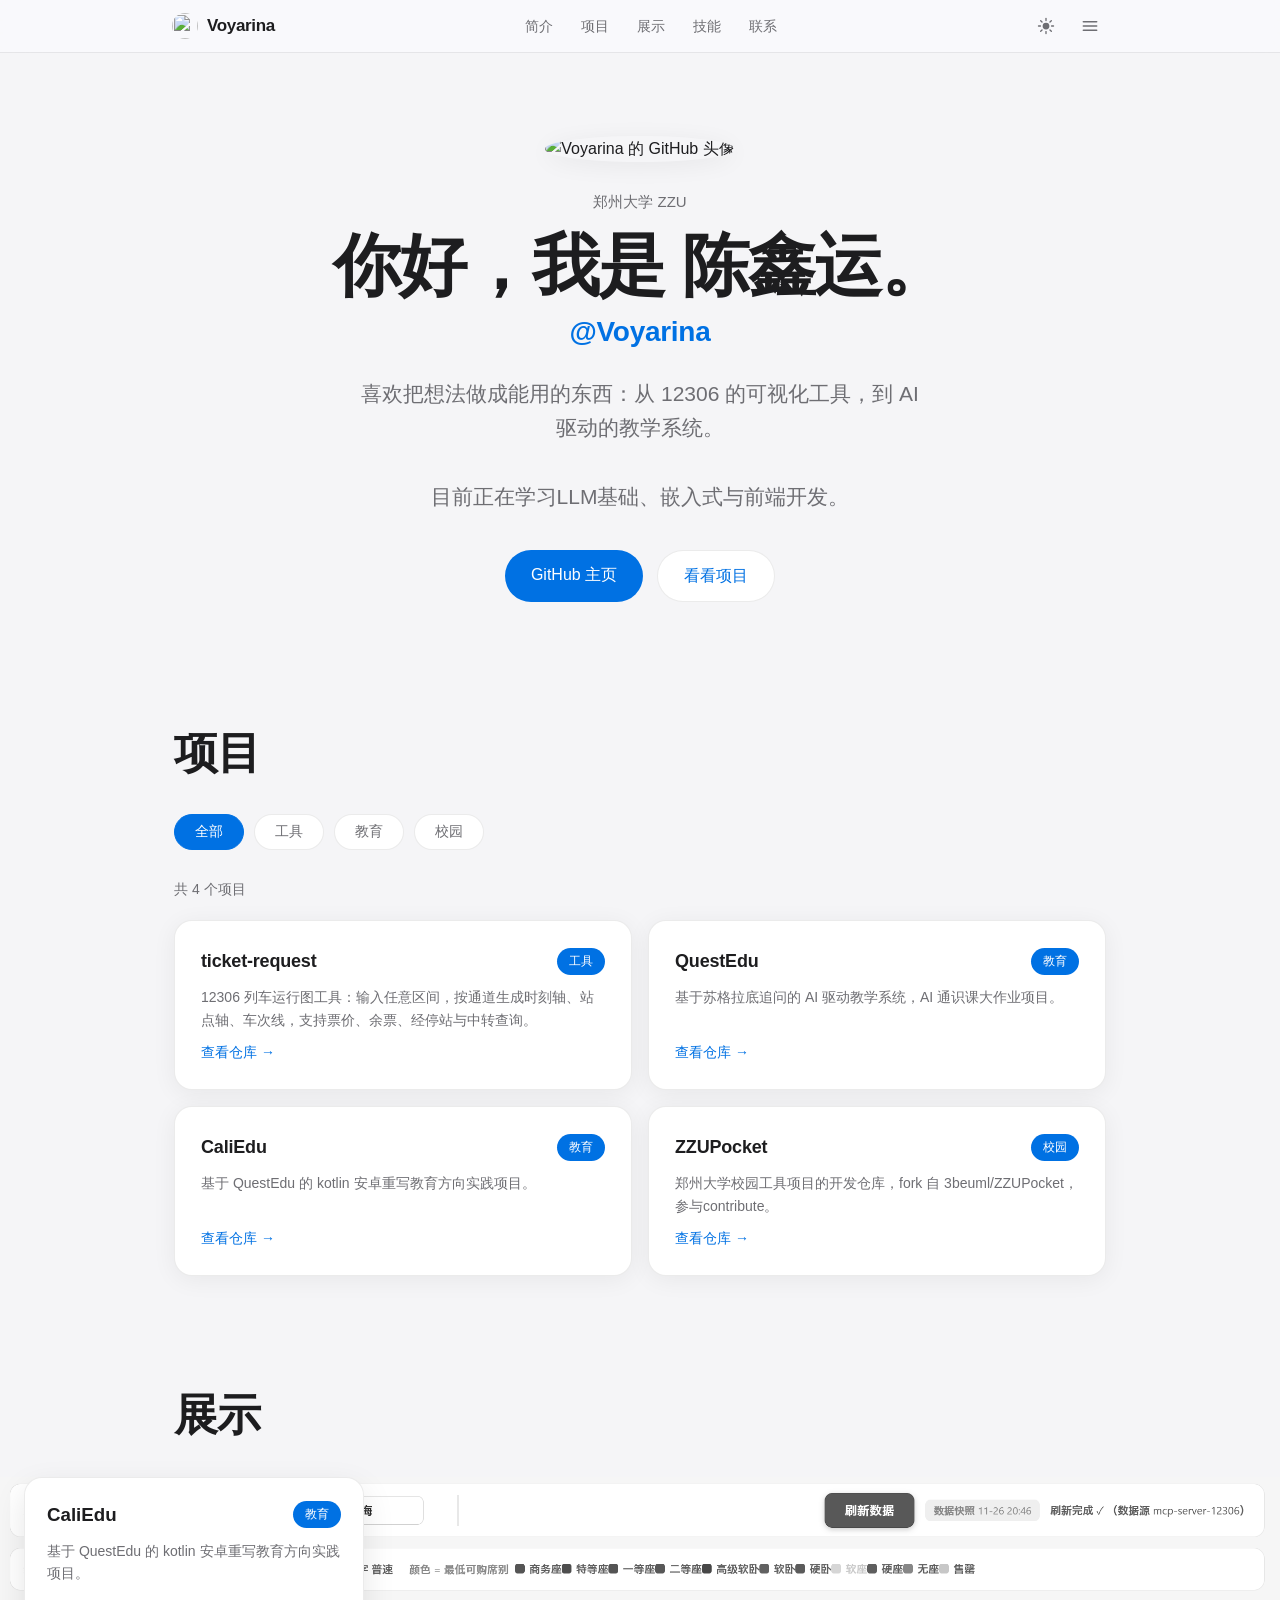
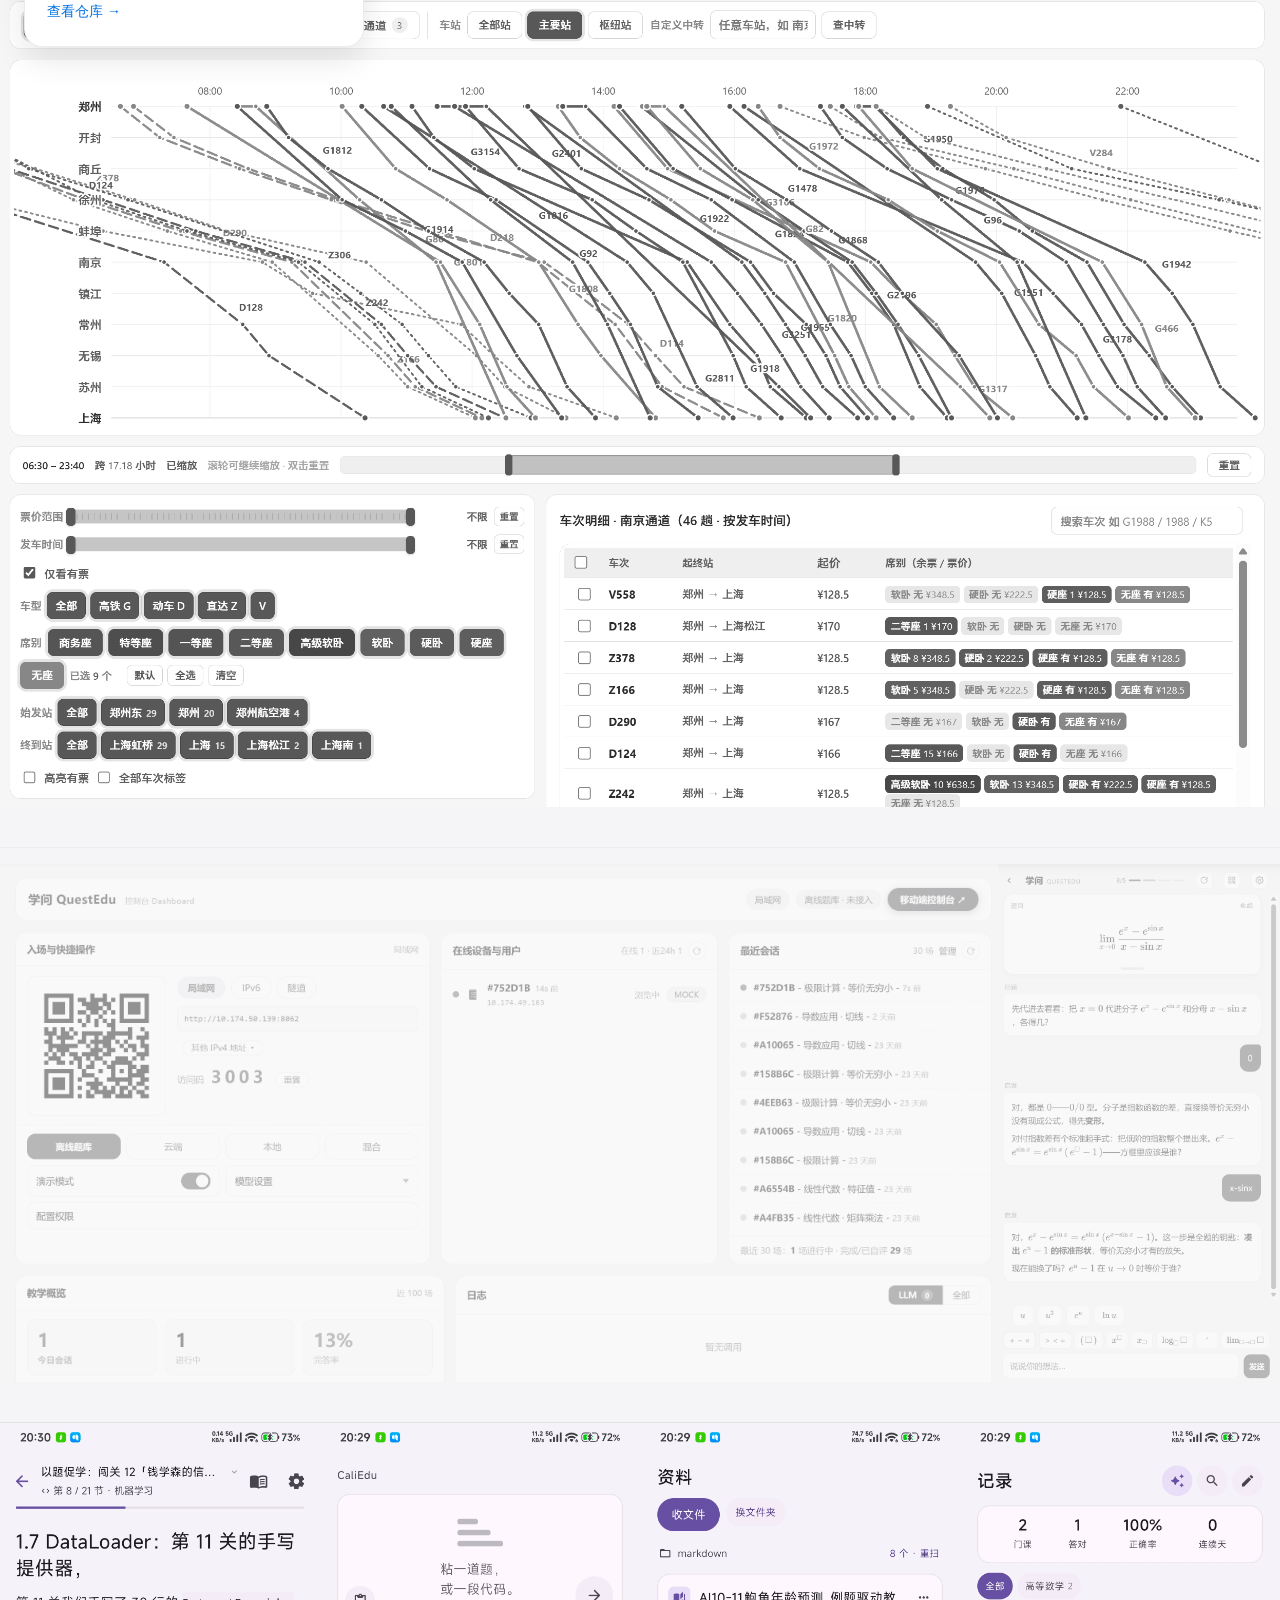
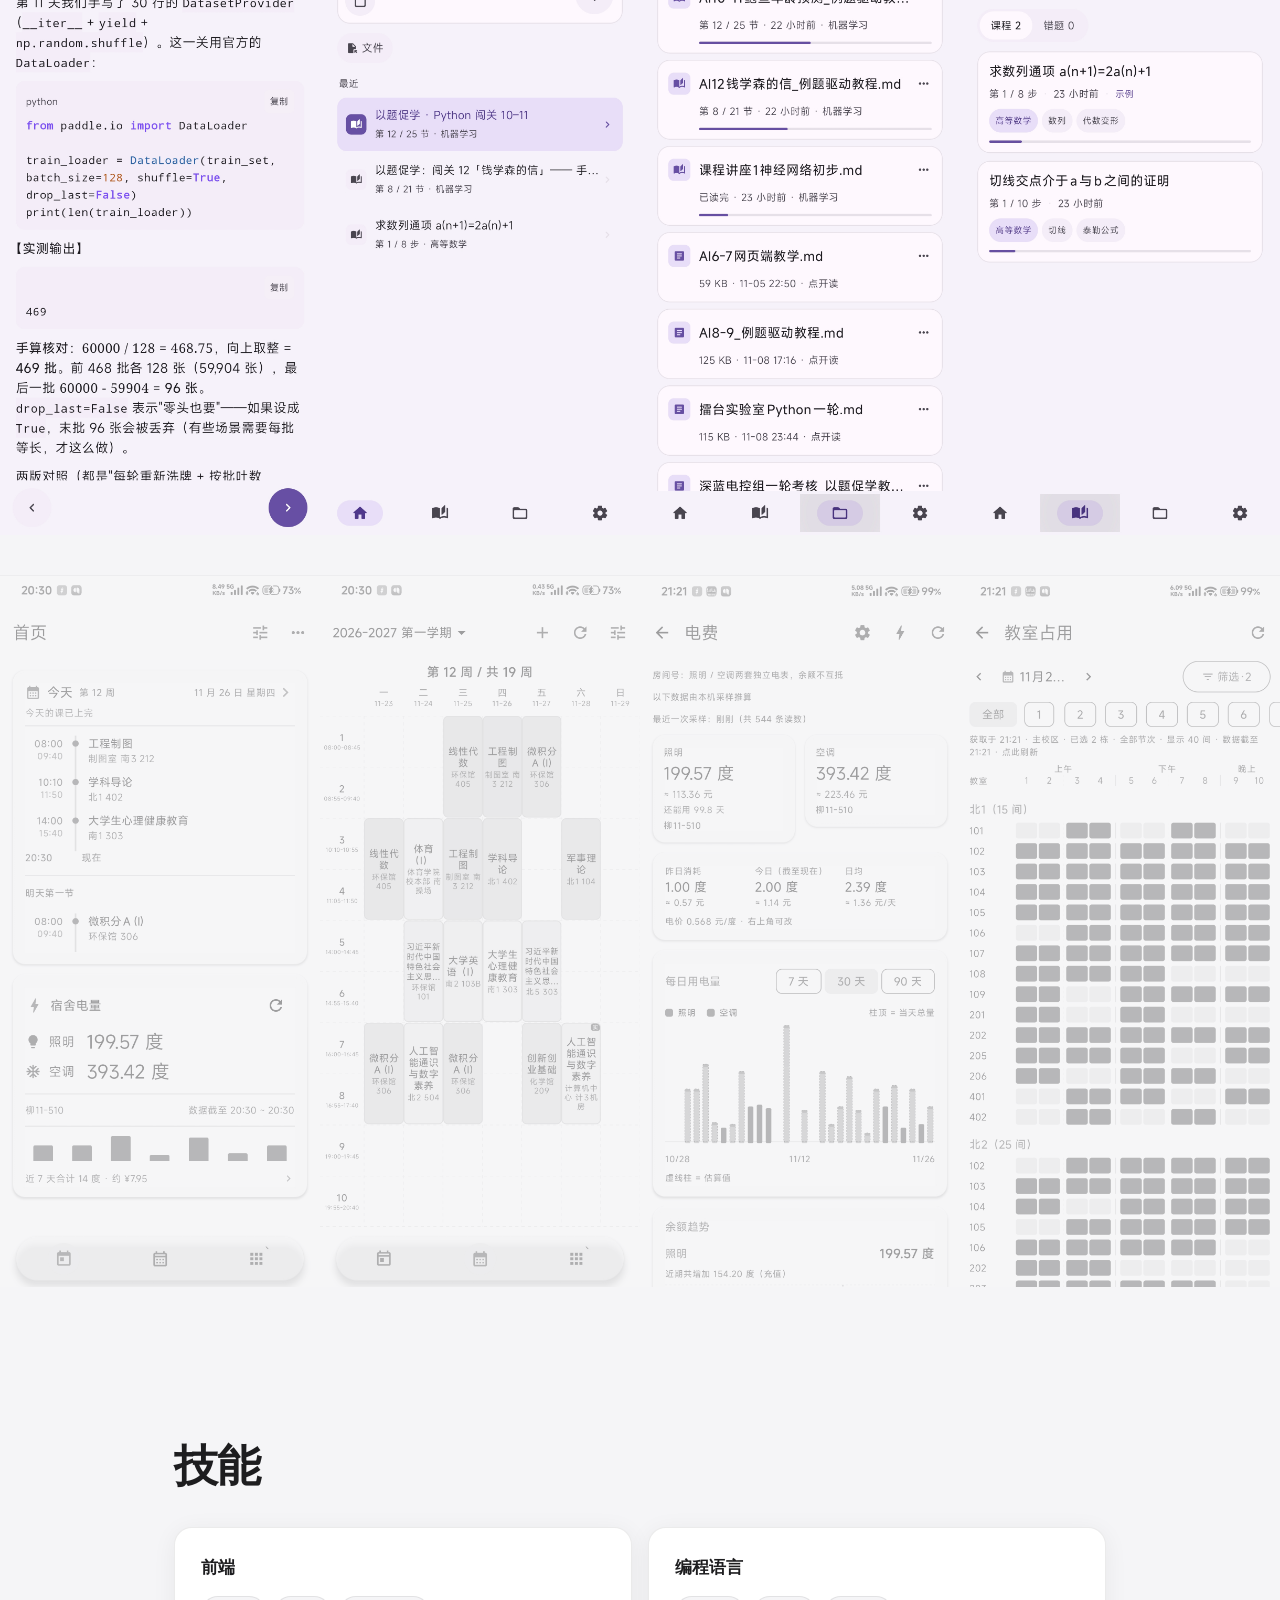
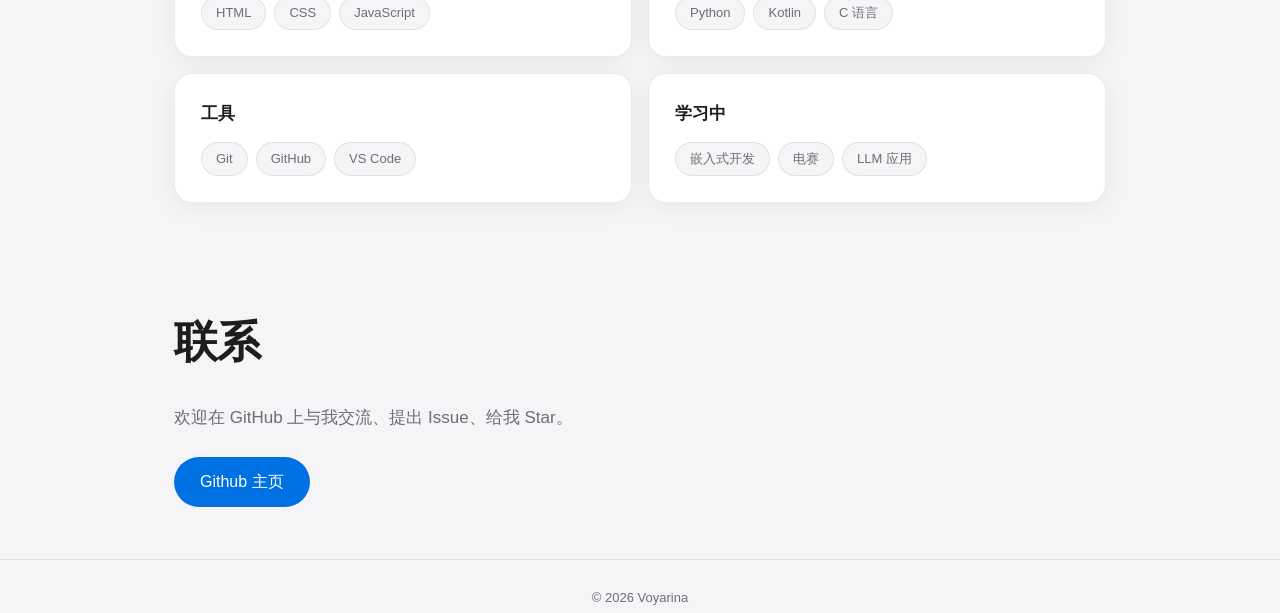
==== commit 538bd49e: "fix: 优化项目图片结构，修复移动卡片不跟随问题" ====
--- a/src/index.html
+++ b/src/index.html
@@ -48,7 +48,7 @@
   <main id="main">
     <section id="about" class="hero">
       <img src="https://avatars.githubusercontent.com/u/87115797?v=4" alt="Voyarina 的 GitHub 头像" class="avatar" width="96" height="96">
-      <p class="eyebrow">郑州大学 ZZU <span class="name-nowrap">(本主页用于深蓝电控组二轮考核评估)</span></p>
+      <p class="eyebrow">郑州大学 ZZU <span class="name-nowrap"></span></p>
       <h1>你好，我是 <span class="name-nowrap">陈鑫运。</span></h1>
       <p class="handle">@Voyarina</p>
       <p class="lede">喜欢把想法做成能用的东西：从 12306 的可视化工具，到 AI 驱动的教学系统。</p>
@@ -80,32 +80,38 @@
       </aside>
       <div class="showcase-list" id="showcase-list">
         <figure class="shot wide" data-project="ticket-request" data-category="工具">
-          <img class="img-light" src="../assets/ticket-request-light.png" alt="ticket-request 浅色主题界面" loading="lazy">
-          <img class="img-dark" src="../assets/ticket-request-dark.png" alt="ticket-request 深色主题界面" loading="lazy">
+          <img class="img-light" src="../assets/projectshot/ticket-request-light.png" alt="ticket-request 浅色主题界面" loading="lazy">
+          <img class="img-dark" src="../assets/projectshot/ticket-request-dark.png" alt="ticket-request 深色主题界面" loading="lazy">
         </figure>
-        <figure class="shot wide" data-project="QuestEdu" data-category="教育">
-          <img class="img-light" src="../assets/questedu-light.png" alt="QuestEdu 教师控制台浅色界面" loading="lazy">
-          <img class="img-dark" src="../assets/questedu-dark.png" alt="QuestEdu 教师控制台深色界面" loading="lazy">
+        <figure class="shot duo-row" data-project="QuestEdu" data-category="教育">
+          <div class="wide-slot">
+            <img class="img-light" src="../assets/projectshot/questedu-light.png" alt="QuestEdu 教师控制台浅色界面" loading="lazy">
+            <img class="img-dark" src="../assets/projectshot/questedu-dark.png" alt="QuestEdu 教师控制台深色界面" loading="lazy">
+          </div>
+          <div class="m-slot">
+            <img class="img-light" src="../assets/projectshot/questedu-mobile-light.png" alt="QuestEdu 移动端答题（浅色）" loading="lazy">
+            <img class="img-dark" src="../assets/projectshot/questedu-mobile-dark.png" alt="QuestEdu 移动端题目对话（深色）" loading="lazy">
+          </div>
         </figure>
         <figure class="shot strip strip-4" data-project="CaliEdu" data-category="教育">
-          <img class="img-light" src="../assets/caliedu-light-1.jpg" alt="CaliEdu 课程学习页（浅色）" loading="lazy">
-          <img class="img-light" src="../assets/caliedu-light-2.jpg" alt="CaliEdu 首页（浅色）" loading="lazy">
-          <img class="img-light" src="../assets/caliedu-light-3.jpg" alt="CaliEdu 资料列表（浅色）" loading="lazy">
-          <img class="img-light" src="../assets/caliedu-light-4.jpg" alt="CaliEdu 学习记录（浅色）" loading="lazy">
-          <img class="img-dark" src="../assets/caliedu-dark-1.jpg" alt="CaliEdu 课程学习页（深色）" loading="lazy">
-          <img class="img-dark" src="../assets/caliedu-dark-2.jpg" alt="CaliEdu 首页（深色）" loading="lazy">
-          <img class="img-dark" src="../assets/caliedu-dark-3.jpg" alt="CaliEdu 资料列表（深色）" loading="lazy">
-          <img class="img-dark" src="../assets/caliedu-dark-4.jpg" alt="CaliEdu 学习记录（深色）" loading="lazy">
+          <img class="img-light" src="../assets/projectshot/caliedu-light-1.jpg" alt="CaliEdu 课程学习页（浅色）" loading="lazy">
+          <img class="img-light" src="../assets/projectshot/caliedu-light-2.jpg" alt="CaliEdu 首页（浅色）" loading="lazy">
+          <img class="img-light" src="../assets/projectshot/caliedu-light-3.jpg" alt="CaliEdu 资料列表（浅色）" loading="lazy">
+          <img class="img-light" src="../assets/projectshot/caliedu-light-4.jpg" alt="CaliEdu 学习记录（浅色）" loading="lazy">
+          <img class="img-dark" src="../assets/projectshot/caliedu-dark-1.jpg" alt="CaliEdu 课程学习页（深色）" loading="lazy">
+          <img class="img-dark" src="../assets/projectshot/caliedu-dark-2.jpg" alt="CaliEdu 首页（深色）" loading="lazy">
+          <img class="img-dark" src="../assets/projectshot/caliedu-dark-3.jpg" alt="CaliEdu 资料列表（深色）" loading="lazy">
+          <img class="img-dark" src="../assets/projectshot/caliedu-dark-4.jpg" alt="CaliEdu 学习记录（深色）" loading="lazy">
         </figure>
         <figure class="shot strip strip-4" data-project="ZZUPocket" data-category="校园">
-          <img class="img-light" src="../assets/zzupocket-light-1.jpg" alt="ZZUPocket 首页（浅色）" loading="lazy">
-          <img class="img-light" src="../assets/zzupocket-light-2.jpg" alt="ZZUPocket 课程表（浅色）" loading="lazy">
-          <img class="img-light" src="../assets/zzupocket-light-3.jpg" alt="ZZUPocket 电费统计（浅色）" loading="lazy">
-          <img class="img-light" src="../assets/zzupocket-light-4.jpg" alt="ZZUPocket 教室占用（浅色）" loading="lazy">
-          <img class="img-dark" src="../assets/zzupocket-dark-1.jpg" alt="ZZUPocket 首页（深色）" loading="lazy">
-          <img class="img-dark" src="../assets/zzupocket-dark-2.jpg" alt="ZZUPocket 课程表（深色）" loading="lazy">
-          <img class="img-dark" src="../assets/zzupocket-dark-3.jpg" alt="ZZUPocket 电费统计（深色）" loading="lazy">
-          <img class="img-dark" src="../assets/zzupocket-dark-4.jpg" alt="ZZUPocket 教室占用（深色）" loading="lazy">
+          <img class="img-light" src="../assets/projectshot/zzupocket-light-1.jpg" alt="ZZUPocket 首页（浅色）" loading="lazy">
+          <img class="img-light" src="../assets/projectshot/zzupocket-light-2.jpg" alt="ZZUPocket 课程表（浅色）" loading="lazy">
+          <img class="img-light" src="../assets/projectshot/zzupocket-light-3.jpg" alt="ZZUPocket 电费统计（浅色）" loading="lazy">
+          <img class="img-light" src="../assets/projectshot/zzupocket-light-4.jpg" alt="ZZUPocket 教室占用（浅色）" loading="lazy">
+          <img class="img-dark" src="../assets/projectshot/zzupocket-dark-1.jpg" alt="ZZUPocket 首页（深色）" loading="lazy">
+          <img class="img-dark" src="../assets/projectshot/zzupocket-dark-2.jpg" alt="ZZUPocket 课程表（深色）" loading="lazy">
+          <img class="img-dark" src="../assets/projectshot/zzupocket-dark-3.jpg" alt="ZZUPocket 电费统计（深色）" loading="lazy">
+          <img class="img-dark" src="../assets/projectshot/zzupocket-dark-4.jpg" alt="ZZUPocket 教室占用（深色）" loading="lazy">
         </figure>
       </div>
     </section>
--- a/src/styles.css
+++ b/src/styles.css
@@ -395,8 +395,7 @@
 
 .shot img {
   width: 100%;
-  height: 75vh;
-  object-fit: cover;
+  height: auto;
   display: block;
 }
 
@@ -409,6 +408,17 @@
 }
 .strip-4 { grid-template-columns: repeat(4, 1fr); }
 .strip-2 { grid-template-columns: repeat(2, 1fr); }
+
+/* 网页截图居左占大列，手机截图居右窄列，随主题切换 */
+.duo-row {
+  display: grid;
+  grid-template-columns: 1fr clamp(200px, 22vw, 340px);
+}
+.duo-row .m-slot img {
+  width: 100%;
+  height: 100%;
+  object-fit: cover;
+}
 
 [data-theme="dark"] .shot .img-light { display: none; }
 [data-theme="light"] .shot .img-dark { display: none; }
@@ -457,6 +467,10 @@
   .skill-groups,
   .project-grid { grid-template-columns: 1fr; }
 
+  /* 手机上组合行改为上下堆叠 */
+  .duo-row { grid-template-columns: 1fr; }
+  .duo-row .m-slot img { height: auto; }
+
   .show-card {
     top: 60px;
     width: auto;
@@ -465,9 +479,6 @@
   }
   .shot { margin-bottom: 24px; }
 
-  /* 手机上竖屏条改为完整缩略图，避免裁成细条 */
-  .shot img { height: auto; }
-
   .hero { padding: 110px 20px 48px; }
   .section { padding: 36px 20px; }
 }
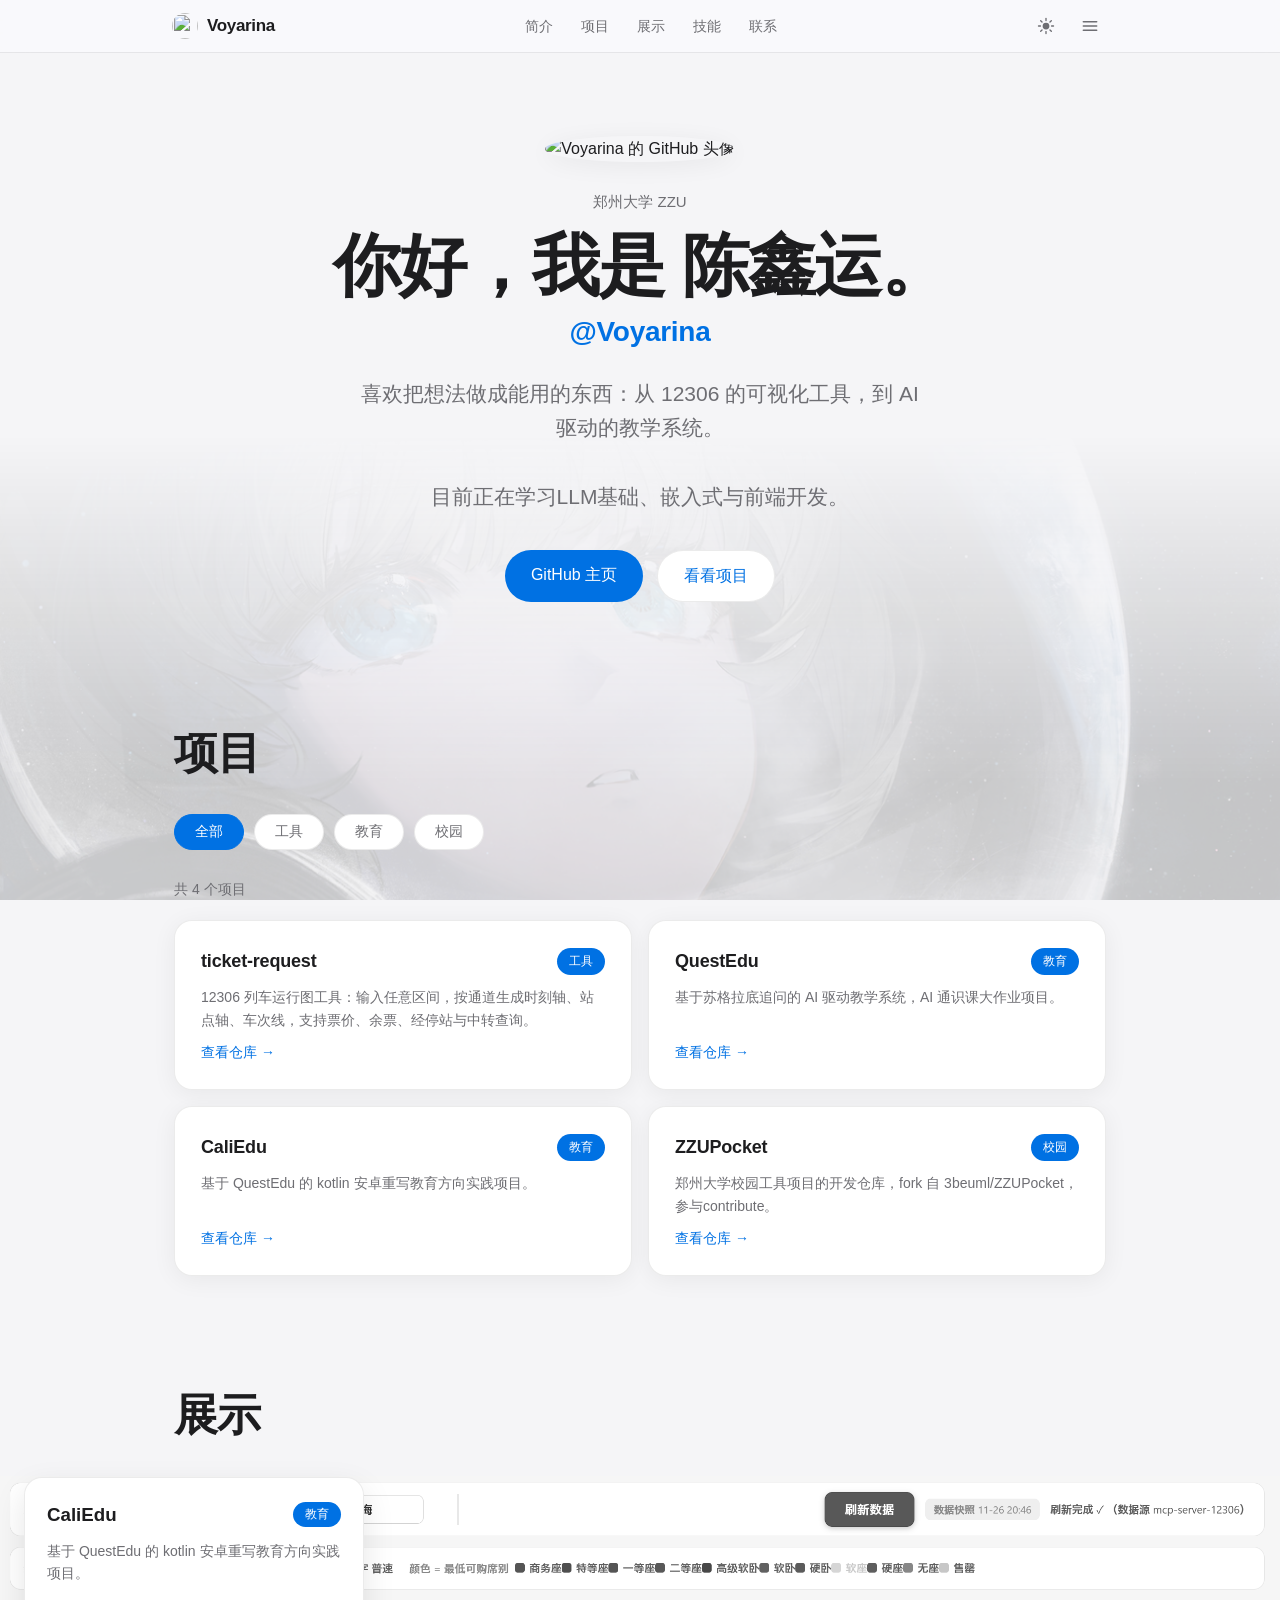
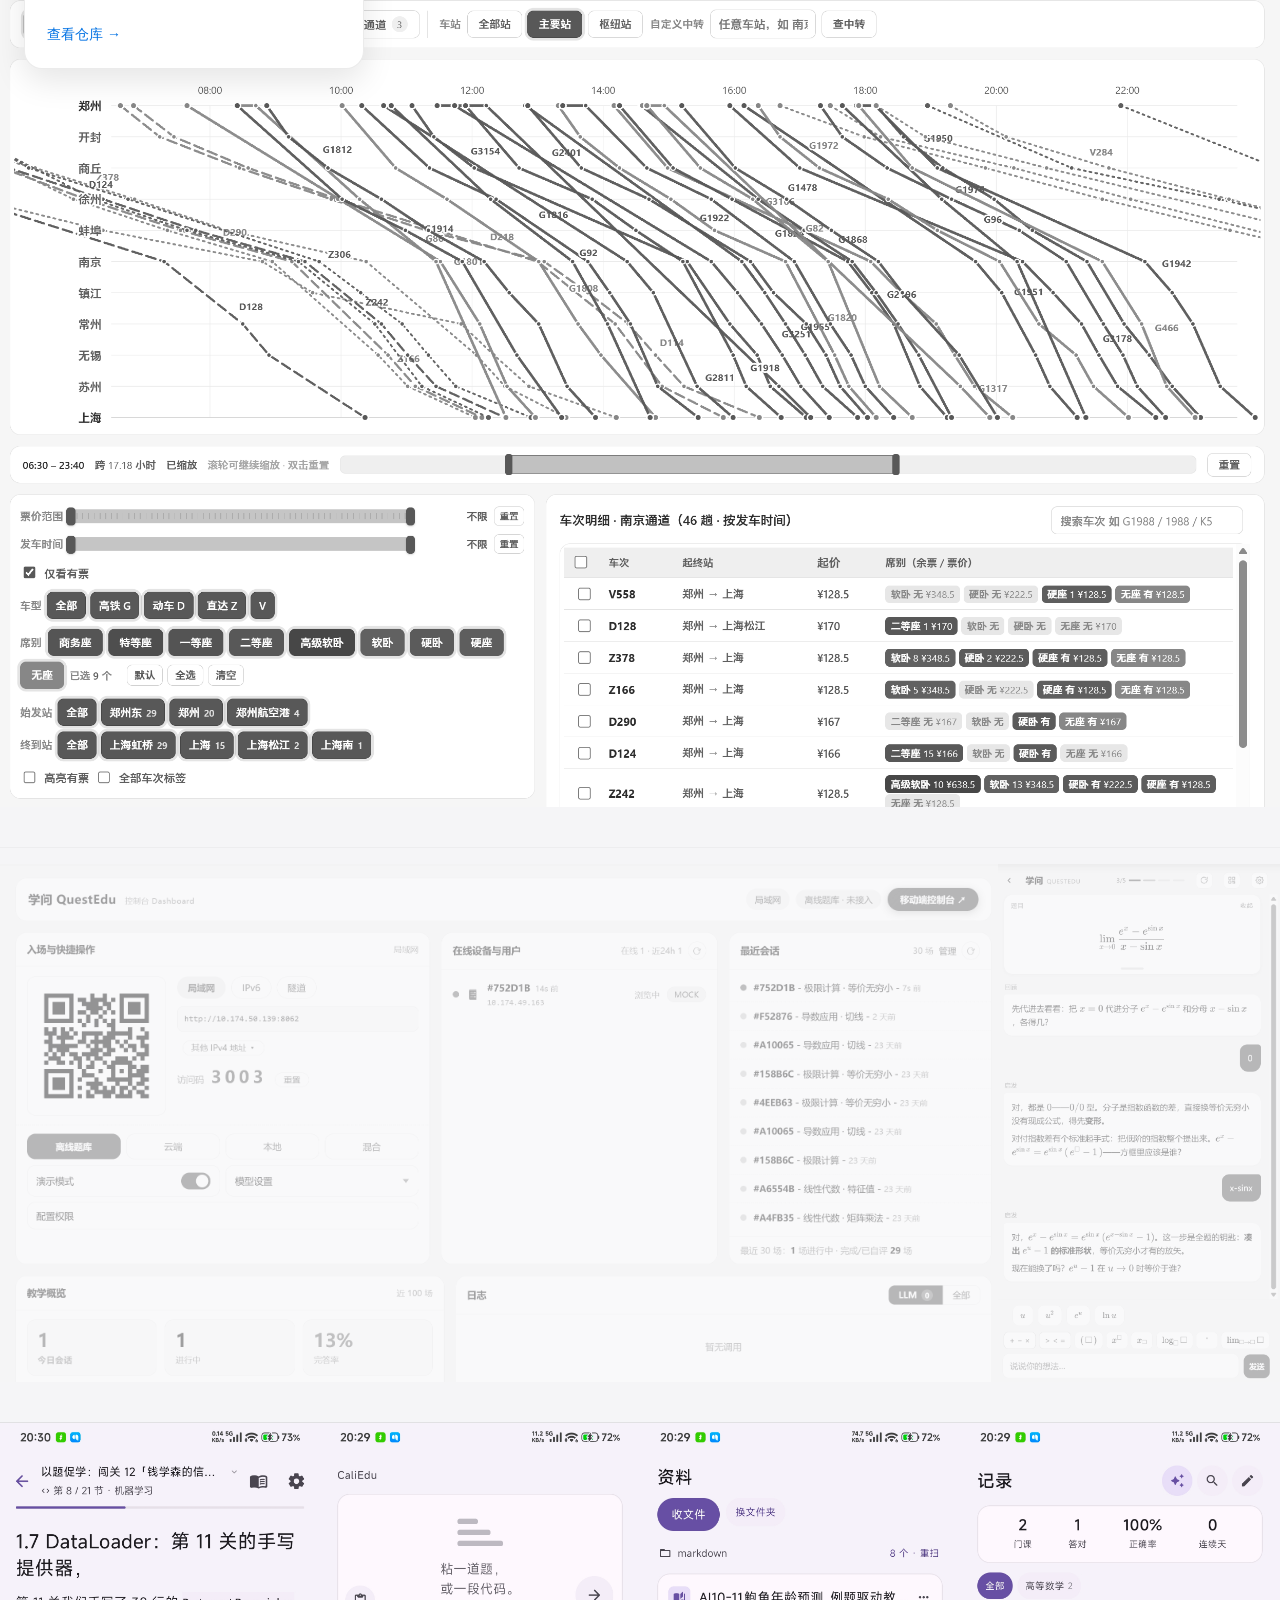
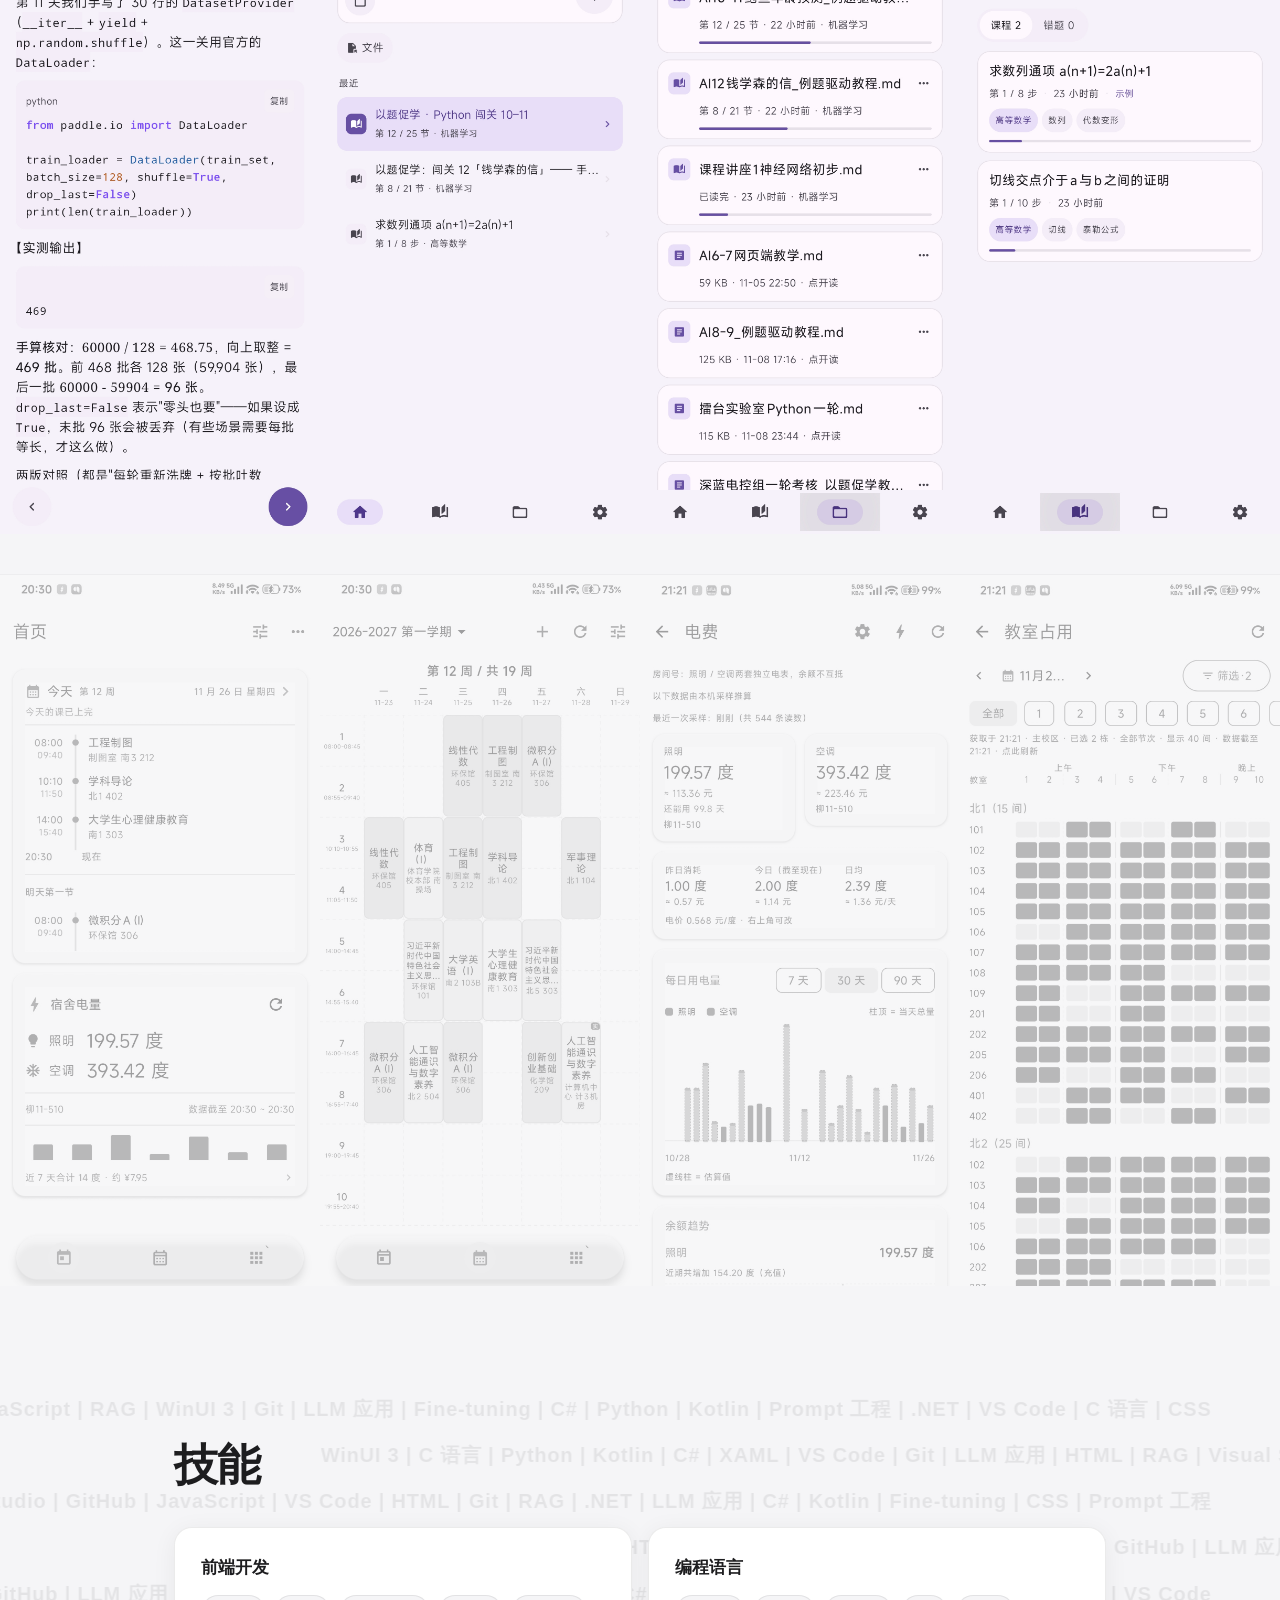
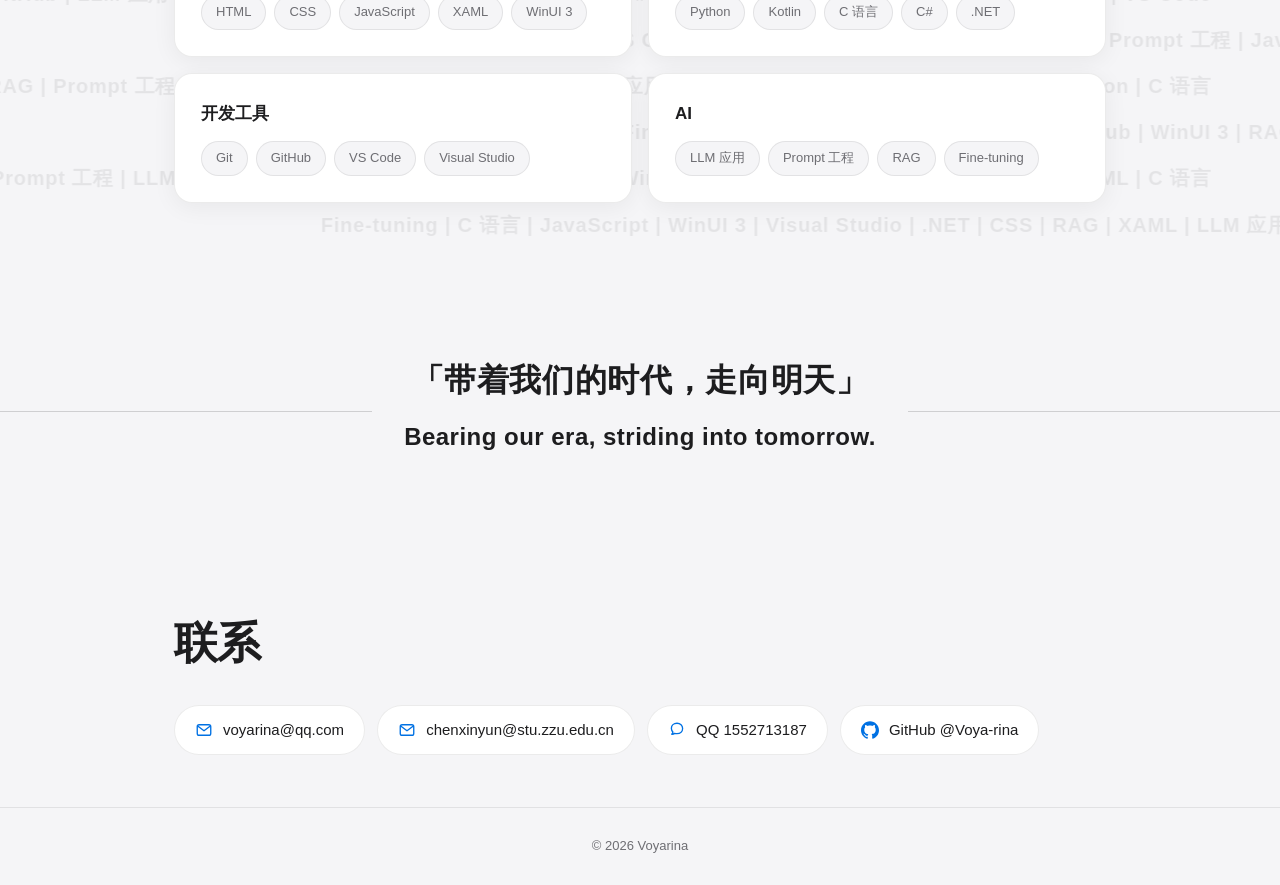
==== commit bedddfb5: "feat: 增加click-to-run和网页座右铭、联系方式、背景图" ====
--- a/src/index.html
+++ b/src/index.html
@@ -21,6 +21,11 @@
   <link rel="stylesheet" href="styles.css">
 </head>
 <body>
+  <div class="page-bg" aria-hidden="true">
+    <img class="img-light" src="../assets/background/bottom_light.png" alt="">
+    <img class="img-dark" src="../assets/background/bottom_dark.png" alt="">
+  </div>
+
   <a class="skip-link" href="#main">跳到主要内容</a>
 
   <header class="nav">
@@ -72,7 +77,7 @@
         <div class="show-card-inner" id="show-card-inner">
           <div class="project-head">
             <h3 id="show-name"></h3>
-            <span class="project-tag" id="show-tag"></span>
+            <button type="button" class="project-tag" id="show-tag" aria-label="返回项目筛选"></button>
           </div>
           <p class="show-desc" id="show-desc"></p>
           <a class="project-link" id="show-link" target="_blank" rel="noopener">查看仓库 →</a>
@@ -117,14 +122,38 @@
     </section>
 
     <section id="skills" class="section">
+      <div class="wordcloud" id="wordcloud" aria-hidden="true"></div>
       <h2>技能</h2>
       <div class="skill-groups" id="skill-groups"></div>
     </section>
 
+    <section id="motto" class="section motto">
+      <p class="motto-cn">「带着我们的时代，走向明天」</p>
+      <p class="motto-en">Bearing our era, striding into tomorrow.</p>
+    </section>
+
     <section id="contact" class="section">
       <h2>联系</h2>
-      <p class="contact-text">欢迎在 GitHub 上与我交流、提出 Issue、给我 Star。</p>
-      <a class="btn btn-primary" href="https://github.com/Voya-rina" target="_blank" rel="noopener">Github 主页</a>
+      <!-- <p class="contact-text">欢迎通过任意一种方式找到我，邮件通常当天回复。</p> -->
+      <div class="contact-list">
+        <a class="contact-item" href="mailto:voyarina@qq.com">
+          <svg viewBox="0 0 24 24" width="18" height="18" aria-hidden="true"><rect x="3" y="5" width="18" height="14" rx="2.5" fill="none" stroke="currentColor" stroke-width="1.8"/><path d="m4 7 8 6 8-6" fill="none" stroke="currentColor" stroke-width="1.8" stroke-linecap="round" stroke-linejoin="round"/></svg>
+          <span>voyarina@qq.com</span>
+        </a>
+        <a class="contact-item" href="mailto:chenxinyun@stu.zzu.edu.cn">
+          <svg viewBox="0 0 24 24" width="18" height="18" aria-hidden="true"><rect x="3" y="5" width="18" height="14" rx="2.5" fill="none" stroke="currentColor" stroke-width="1.8"/><path d="m4 7 8 6 8-6" fill="none" stroke="currentColor" stroke-width="1.8" stroke-linecap="round" stroke-linejoin="round"/></svg>
+          <span>chenxinyun@stu.zzu.edu.cn</span>
+        </a>
+        <button class="contact-item" id="qq-copy" type="button" data-qq="1552713187" aria-label="复制 QQ 号 1552713187">
+          <svg viewBox="0 0 24 24" width="18" height="18" aria-hidden="true"><path d="M12 3c-4.4 0-7.5 2.9-7.5 6.8 0 2 .8 3.7 2 4.9-.2 1-.7 2.1-1.6 2.9 1.7.2 3.1-.4 4.1-1.1.9.3 1.9.4 3 .4 4.4 0 7.5-2.9 7.5-6.8S16.4 3 12 3Z" fill="none" stroke="currentColor" stroke-width="1.8" stroke-linejoin="round"/></svg>
+          <span>QQ 1552713187</span>
+          <!-- <span class="copy-hint">点击复制</span> -->
+        </button>
+        <a class="contact-item" href="https://github.com/Voya-rina" target="_blank" rel="noopener">
+          <svg viewBox="0 0 24 24" width="18" height="18" aria-hidden="true"><path d="M12 .297c-6.63 0-12 5.373-12 12 0 5.303 3.438 9.8 8.205 11.385.6.113.82-.258.82-.577 0-.285-.01-1.04-.015-2.04-3.338.724-4.042-1.61-4.042-1.61C4.422 18.07 3.633 17.7 3.633 17.7c-1.087-.744.084-.729.084-.729 1.205.084 1.838 1.236 1.838 1.236 1.07 1.835 2.809 1.305 3.495.998.108-.776.417-1.305.76-1.605-2.665-.3-5.466-1.332-5.466-5.93 0-1.31.465-2.38 1.235-3.22-.135-.303-.54-1.523.105-3.176 0 0 1.005-.322 3.3 1.23.96-.267 1.98-.399 3-.405 1.02.006 2.04.138 3 .405 2.295-1.552 3.295-1.23 3.295-1.23.653 1.653.24 2.873.12 3.176.765.84 1.23 1.91 1.23 3.22 0 4.61-2.805 5.625-5.475 5.92.42.36.81 1.096.81 2.22 0 1.606-.015 2.896-.015 3.286 0 .315.21.69.825.67C20.565 22.092 24 17.592 24 12.297c0-6.627-5.373-12-12-12" fill="currentColor"/></svg>
+          <span>GitHub @Voya-rina</span>
+        </a>
+      </div>
     </section>
   </main>
 
--- a/src/styles.css
+++ b/src/styles.css
@@ -35,6 +35,7 @@
     "PingFang SC", "Helvetica Neue", "Microsoft YaHei", sans-serif;
   background: var(--bg);
   color: var(--text);
+  overflow-x: clip;
   line-height: 1.6;
   -webkit-font-smoothing: antialiased;
   transition: background 0.35s ease, color 0.35s ease;
@@ -219,6 +220,55 @@
 }
 
 /* ---------- 技能 ---------- */
+#skills {
+  position: relative;
+  overflow: hidden;
+  max-width: none;
+  padding-left: 0;
+  padding-right: 0;
+}
+#skills h2 {
+  max-width: 980px;
+  margin-left: auto;
+  margin-right: auto;
+  padding: 0 24px;
+}
+#skills .skill-groups {
+  max-width: 980px;
+  margin: 0 auto;
+  padding: 0 24px;
+}
+#skills h2,
+#skills .skill-groups { position: relative; z-index: 1; }
+
+.wordcloud {
+  position: absolute;
+  inset: 0;
+  display: flex;
+  flex-direction: column;
+  justify-content: space-evenly;
+  z-index: 0;
+  pointer-events: none;
+}
+
+.cloud-row {
+  white-space: nowrap;
+  margin-left: -60px;
+  font-size: clamp(13px, 2vw, 20px);
+  font-weight: 600;
+  letter-spacing: 0.04em;
+  color: var(--cloud);
+  will-change: transform;
+}
+
+:root {
+  --cloud: rgba(0, 0, 0, 0.07);
+}
+
+[data-theme="dark"] {
+  --cloud: rgba(255, 255, 255, 0.1);
+}
+
 .skill-groups {
   display: grid;
   grid-template-columns: repeat(2, 1fr);
@@ -317,6 +367,12 @@
   color: var(--accent-contrast);
   white-space: nowrap;
 }
+#show-tag {
+  border: 0;
+  font-family: inherit;
+  cursor: pointer;
+}
+#show-tag:hover { opacity: 0.85; }
 
 .project-card p {
   font-size: 14px;
@@ -348,7 +404,7 @@
   position: sticky;
   top: 64px;
   width: min(340px, calc(100vw - 48px));
-  margin: 0 24px calc(-1 * var(--card-h, 200px));
+  margin: 0 24px;
   z-index: 40;
   background: var(--surface);
   border: 1px solid var(--border);
@@ -357,6 +413,10 @@
   box-shadow: var(--shadow-hover);
 }
 
+.showcase-list {
+  margin-top: calc(-1 * var(--card-h, 200px));
+}
+
 .show-card-inner {
   transition: opacity 0.16s ease, transform 0.16s ease;
 }
@@ -369,6 +429,7 @@
   font-size: 14px;
   color: var(--text-secondary);
   margin: 10px 0 14px;
+  min-height: 4.8em;
 }
 
 .shot {
@@ -382,7 +443,8 @@
   filter: none;
   opacity: 1;
 }
-.shot.hidden { display: none; }
+/* 下方布局规则会设置 display:grid/flex，隐藏状态需要覆盖它们 */
+.shot.hidden { display: none !important; }
 .shot + .shot {
   border-top: 1px solid var(--border);
   padding-top: 16px;
@@ -420,8 +482,42 @@
   object-fit: cover;
 }
 
-[data-theme="dark"] .shot .img-light { display: none; }
-[data-theme="light"] .shot .img-dark { display: none; }
+[data-theme="dark"] .img-light { display: none; }
+[data-theme="light"] .img-dark { display: none; }
+
+/* ---------- 座右铭 ---------- */
+.motto {
+  text-align: center;
+  padding-top: 100px;
+  padding-bottom: 100px;
+}
+.motto p {
+  font-size: clamp(20px, 3.4vw, 32px);
+  font-weight: 600;
+  letter-spacing: 0.02em;
+  color: var(--text);
+  margin-bottom: 12px;
+}
+.motto .motto-en {
+  font-size: clamp(16px, 2.5vw, 24px);
+}
+.motto p:last-child { margin-bottom: 0; }
+.motto .motto-cn {
+  display: flex;
+  align-items: flex-end;
+  gap: clamp(16px, 4vw, 40px);
+}
+.motto .motto-cn::before,
+.motto .motto-cn::after {
+  content: "";
+  flex: 1;
+  height: 1px;
+  background: currentColor;
+  opacity: 0.35;
+  transform: translateY(6px) scaleY(0.5);
+}
+.motto .motto-cn::before { margin-left: calc(50% - 50vw); }
+.motto .motto-cn::after { margin-right: calc(50% - 50vw); }
 
 /* ---------- 联系 ---------- */
 .contact-text {
@@ -429,6 +525,59 @@
   color: var(--text-secondary);
   margin-bottom: 26px;
   max-width: 560px;
+}
+
+.contact-list {
+  display: flex;
+  flex-wrap: wrap;
+  gap: 12px;
+}
+
+.contact-item {
+  display: inline-flex;
+  align-items: center;
+  gap: 10px;
+  padding: 12px 20px;
+  border-radius: 980px;
+  background: var(--surface);
+  border: 1px solid var(--border);
+  color: var(--text);
+  font-size: 15px;
+  font-family: inherit;
+  text-decoration: none;
+  cursor: pointer;
+  transition: transform 0.2s ease, border-color 0.2s ease;
+}
+.contact-item:hover {
+  transform: translateY(-2px);
+  border-color: var(--accent);
+}
+.contact-item svg { color: var(--accent); flex: 0 0 auto; }
+
+.copy-hint {
+  font-size: 12px;
+  color: var(--text-secondary);
+}
+
+/* ---------- 页面底部背景 ---------- */
+.page-bg {
+  position: fixed;
+  left: 0;
+  right: 0;
+  bottom: 0;
+  height: min(52vh, 500px);
+  z-index: -1;
+  pointer-events: none;
+  opacity: 0.2;
+  -webkit-mask-image: linear-gradient(to top, #000 25%, transparent);
+  mask-image: linear-gradient(to top, #000 25%, transparent);
+}
+[data-theme="dark"] .page-bg { opacity: 0.2; }
+.page-bg img {
+  width: 100%;
+  height: 100%;
+  object-fit: cover;
+  display: block;
 }
 
 /* ---------- 页脚 ---------- */
@@ -467,16 +616,35 @@
   .skill-groups,
   .project-grid { grid-template-columns: 1fr; }
 
-  /* 手机上组合行改为上下堆叠 */
-  .duo-row { grid-template-columns: 1fr; }
-  .duo-row .m-slot img { height: auto; }
+  /* 展示区：固定高度 + 横向滑动，保证窄屏可读 */
+  .shot.wide,
+  .shot.strip,
+  .shot.duo-row {
+    display: flex;
+    overflow-x: auto;
+    overflow-y: hidden;
+    scrollbar-width: none;
+    scroll-snap-type: x proximity;
+  }
+  .shot.wide::-webkit-scrollbar,
+  .shot.strip::-webkit-scrollbar,
+  .shot.duo-row::-webkit-scrollbar { display: none; }
+
+  .shot.wide img { height: 70vh; width: auto; }
+  .shot.strip { gap: 8px; padding: 0 8px; }
+  .shot.strip img { height: 65vh; width: auto; flex: 0 0 auto; }
+  .shot.duo-row { gap: 8px; }
+  .shot.duo-row img { scroll-snap-align: center; height: 60vh; width: auto; }
+  .duo-row .wide-slot { flex: 0 0 auto; }
+  .duo-row .m-slot { flex: 0 0 auto; }
 
   .show-card {
     top: 60px;
     width: auto;
-    margin: 0 12px calc(-1 * var(--card-h, 200px));
+    margin: 0 12px;
     z-index: 40;
   }
+  .showcase-list { margin-top: calc(-1 * var(--card-h, 200px)); }
   .shot { margin-bottom: 24px; }
 
   .hero { padding: 110px 20px 48px; }
